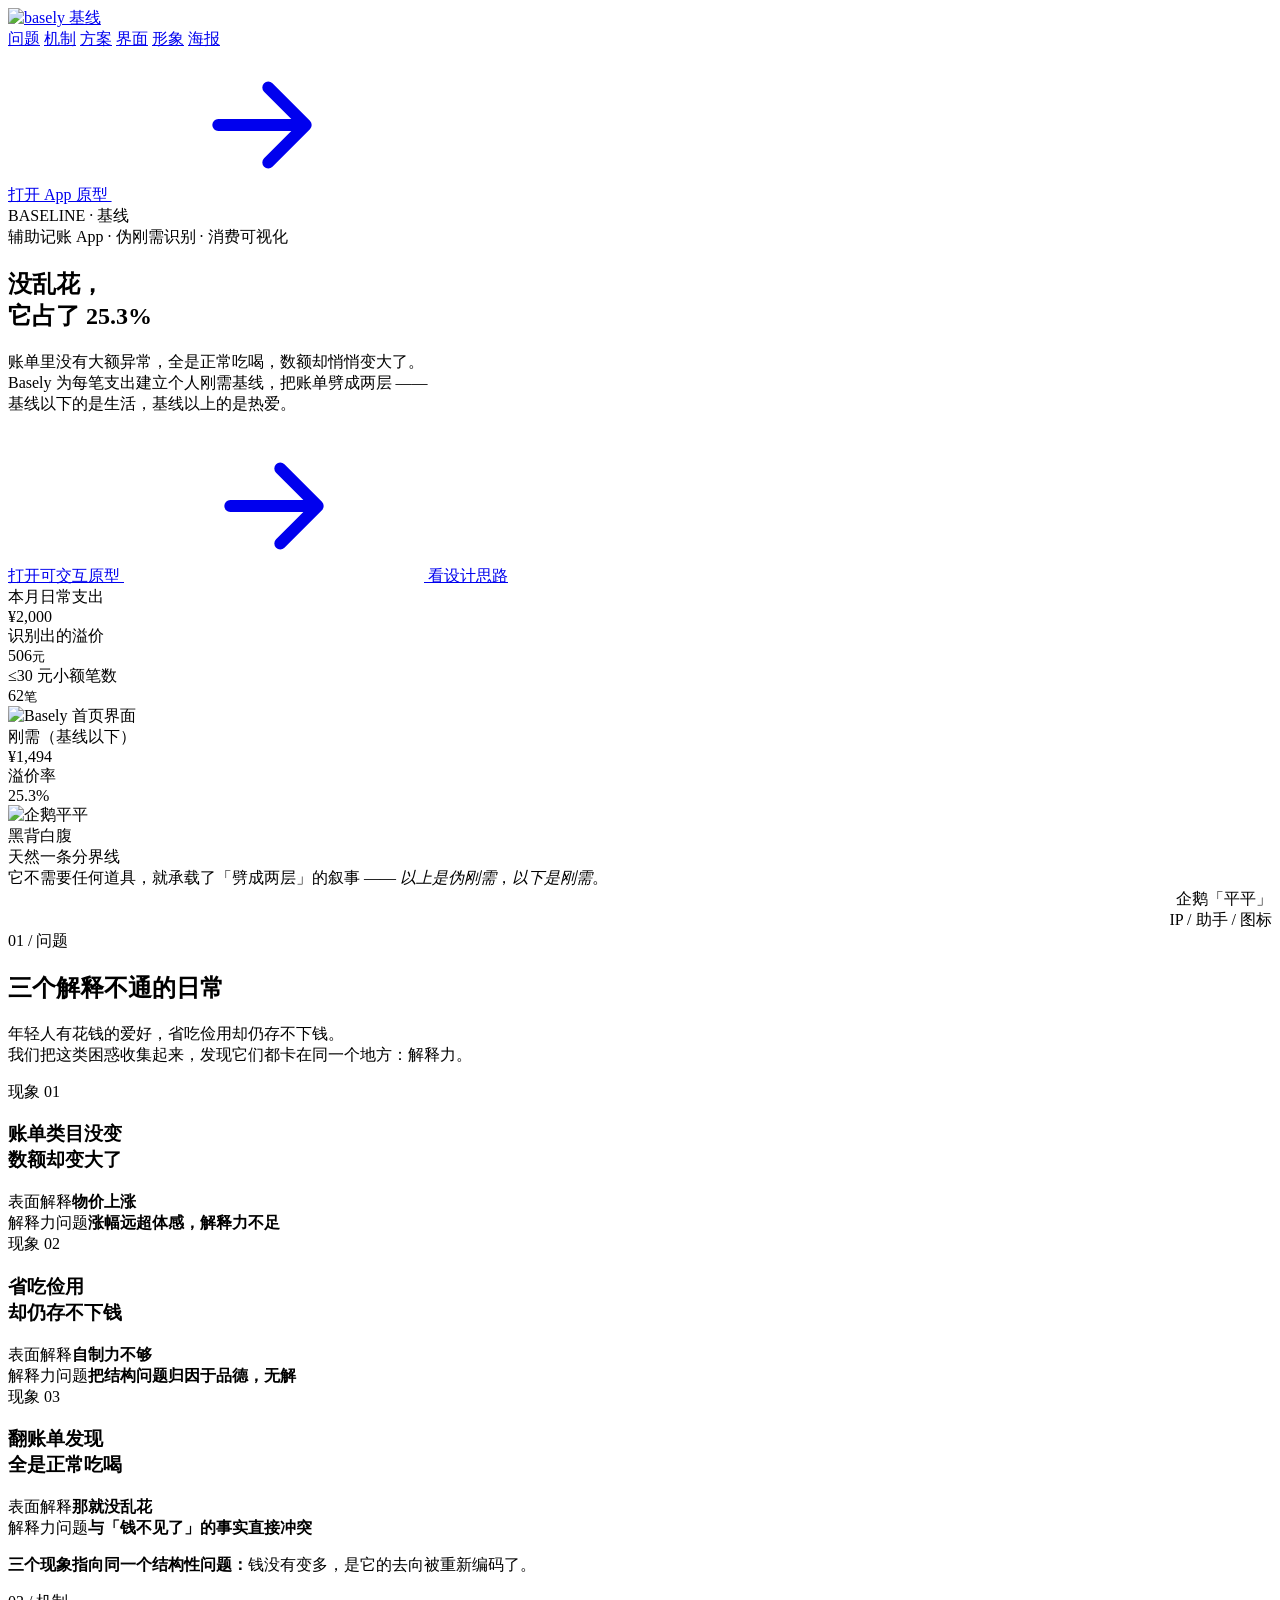
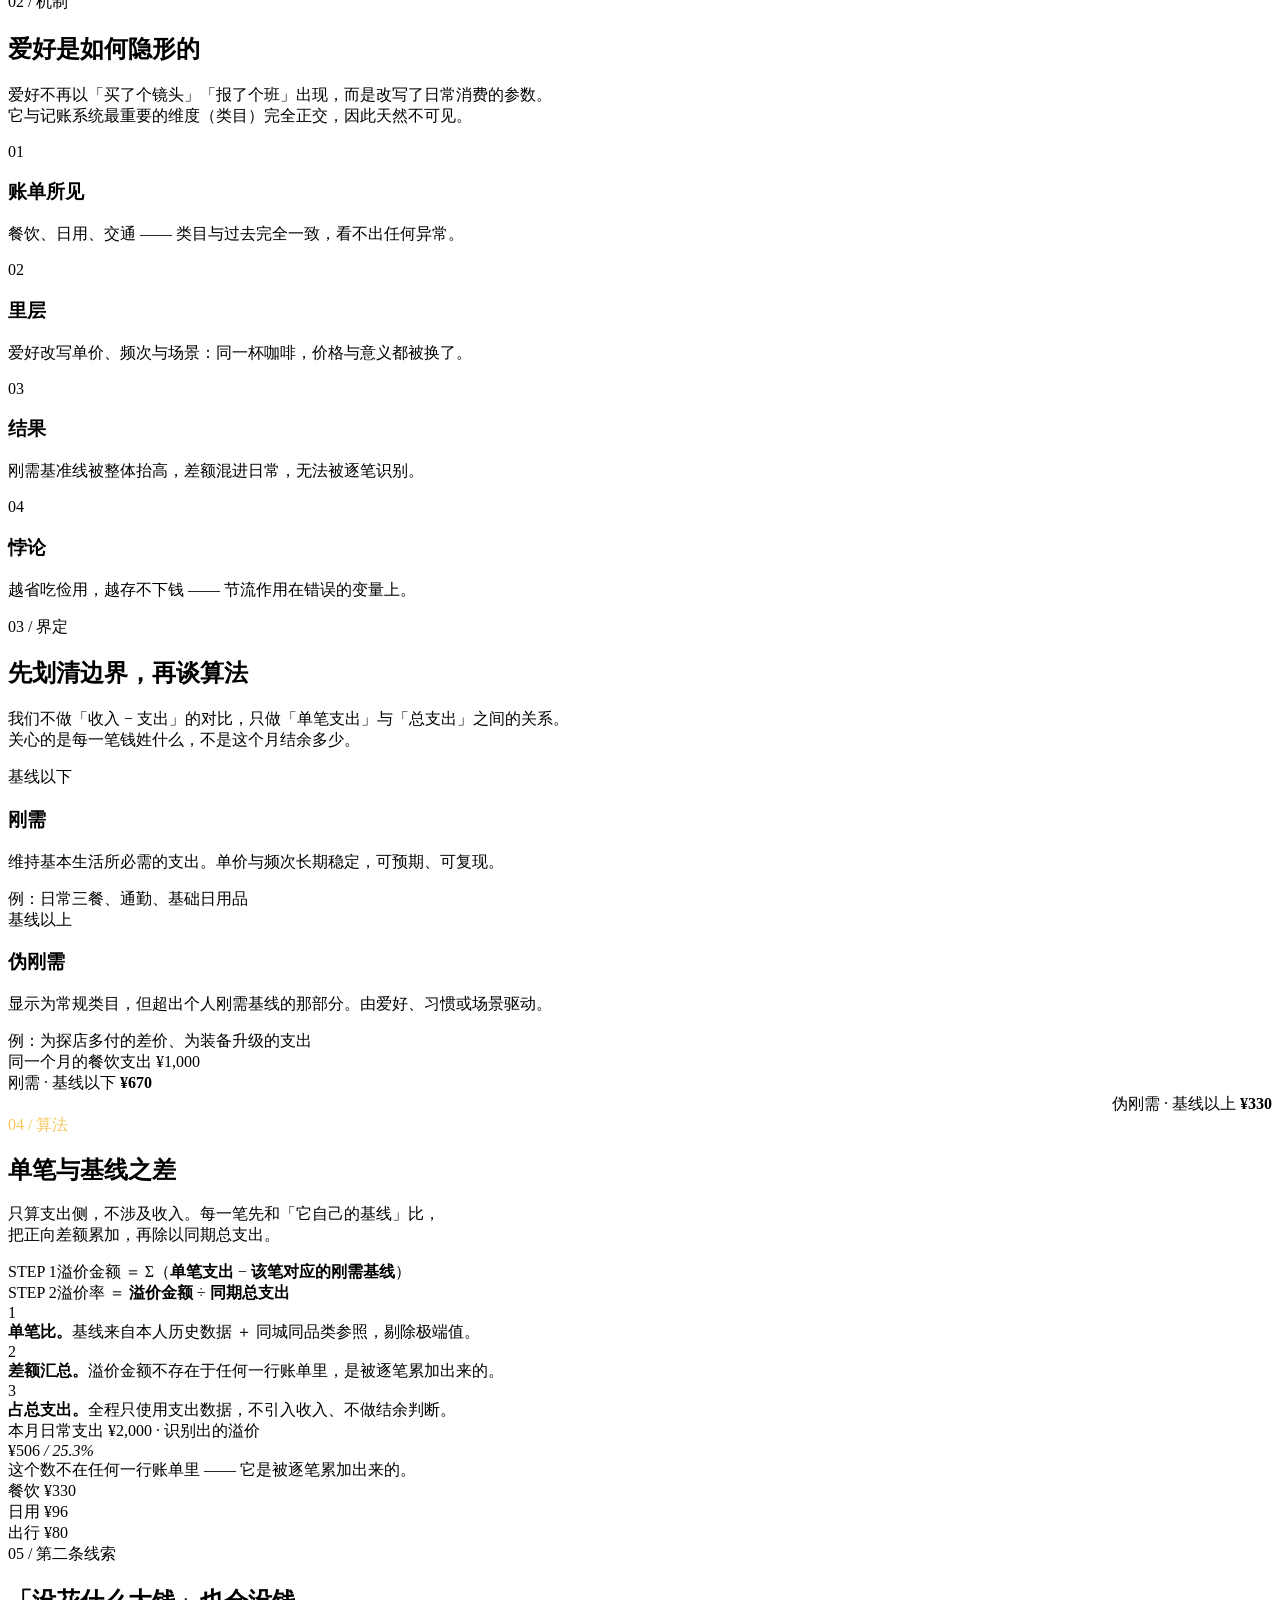
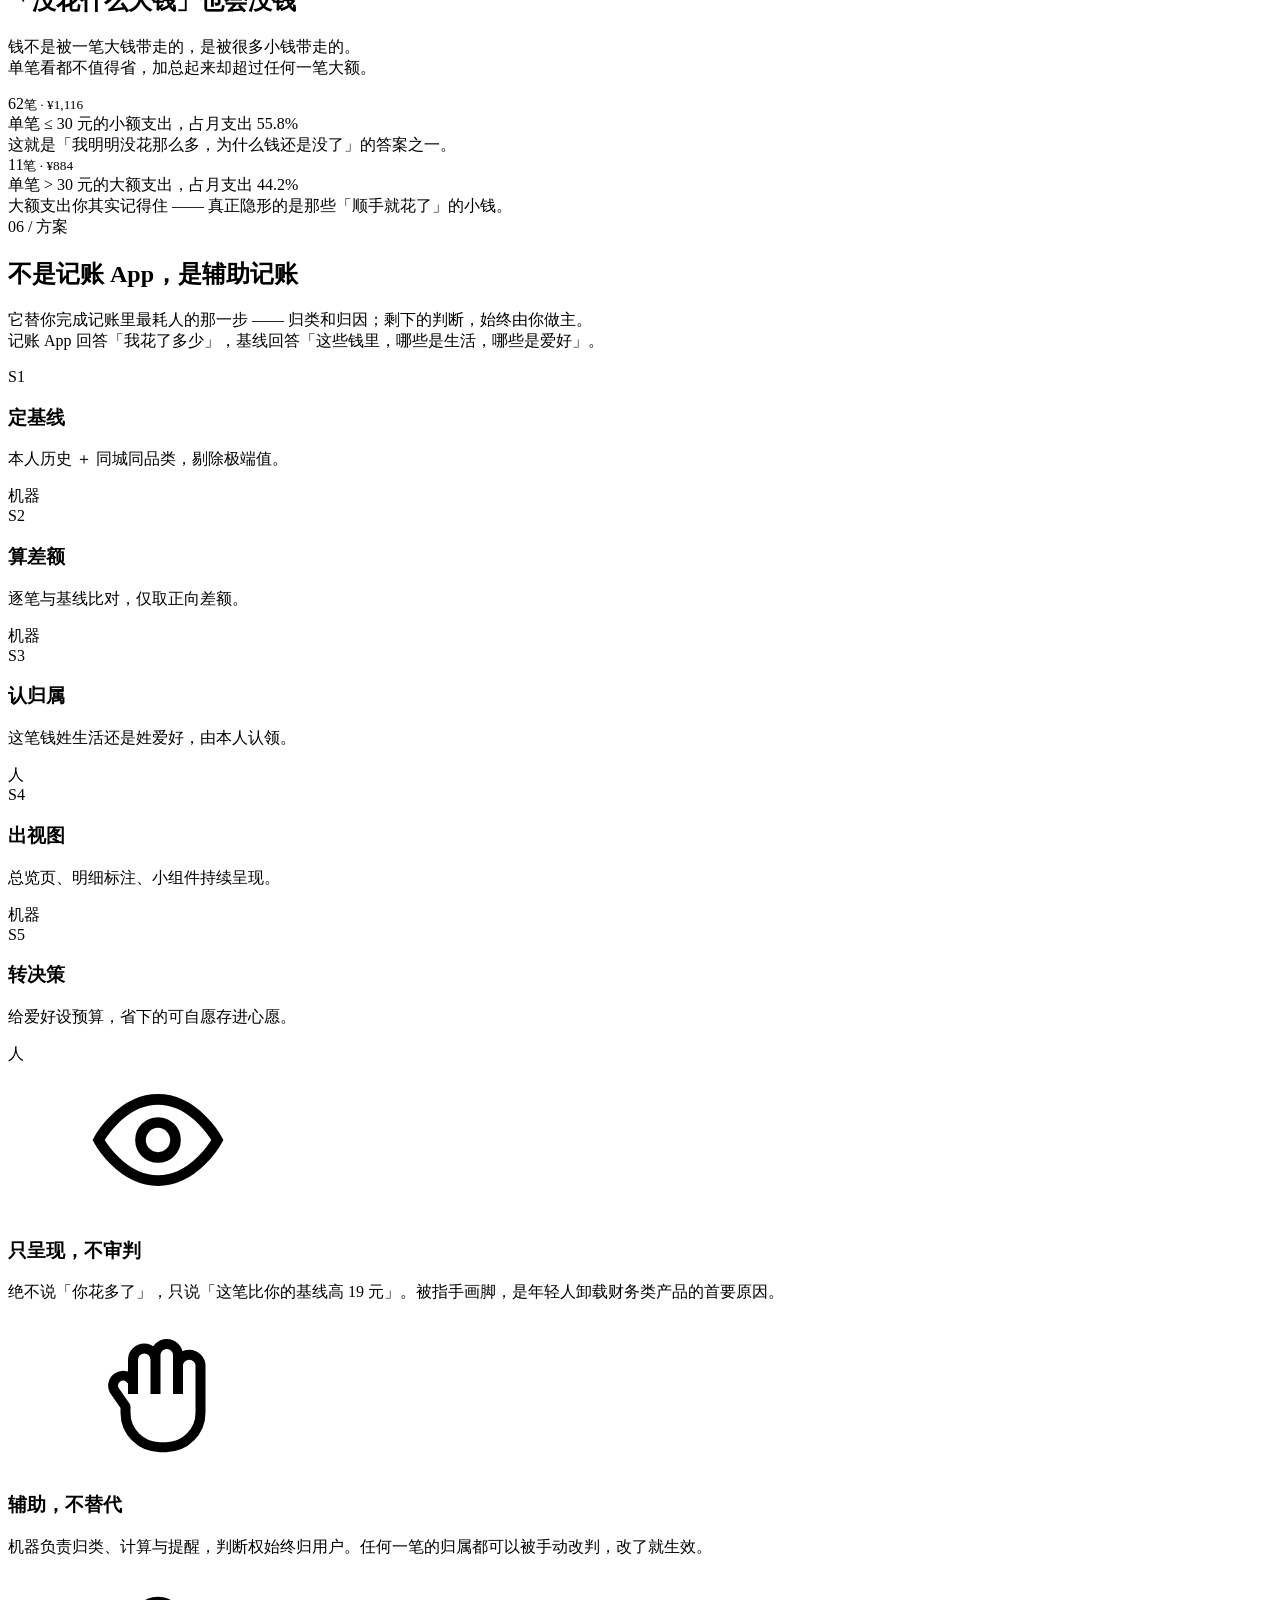
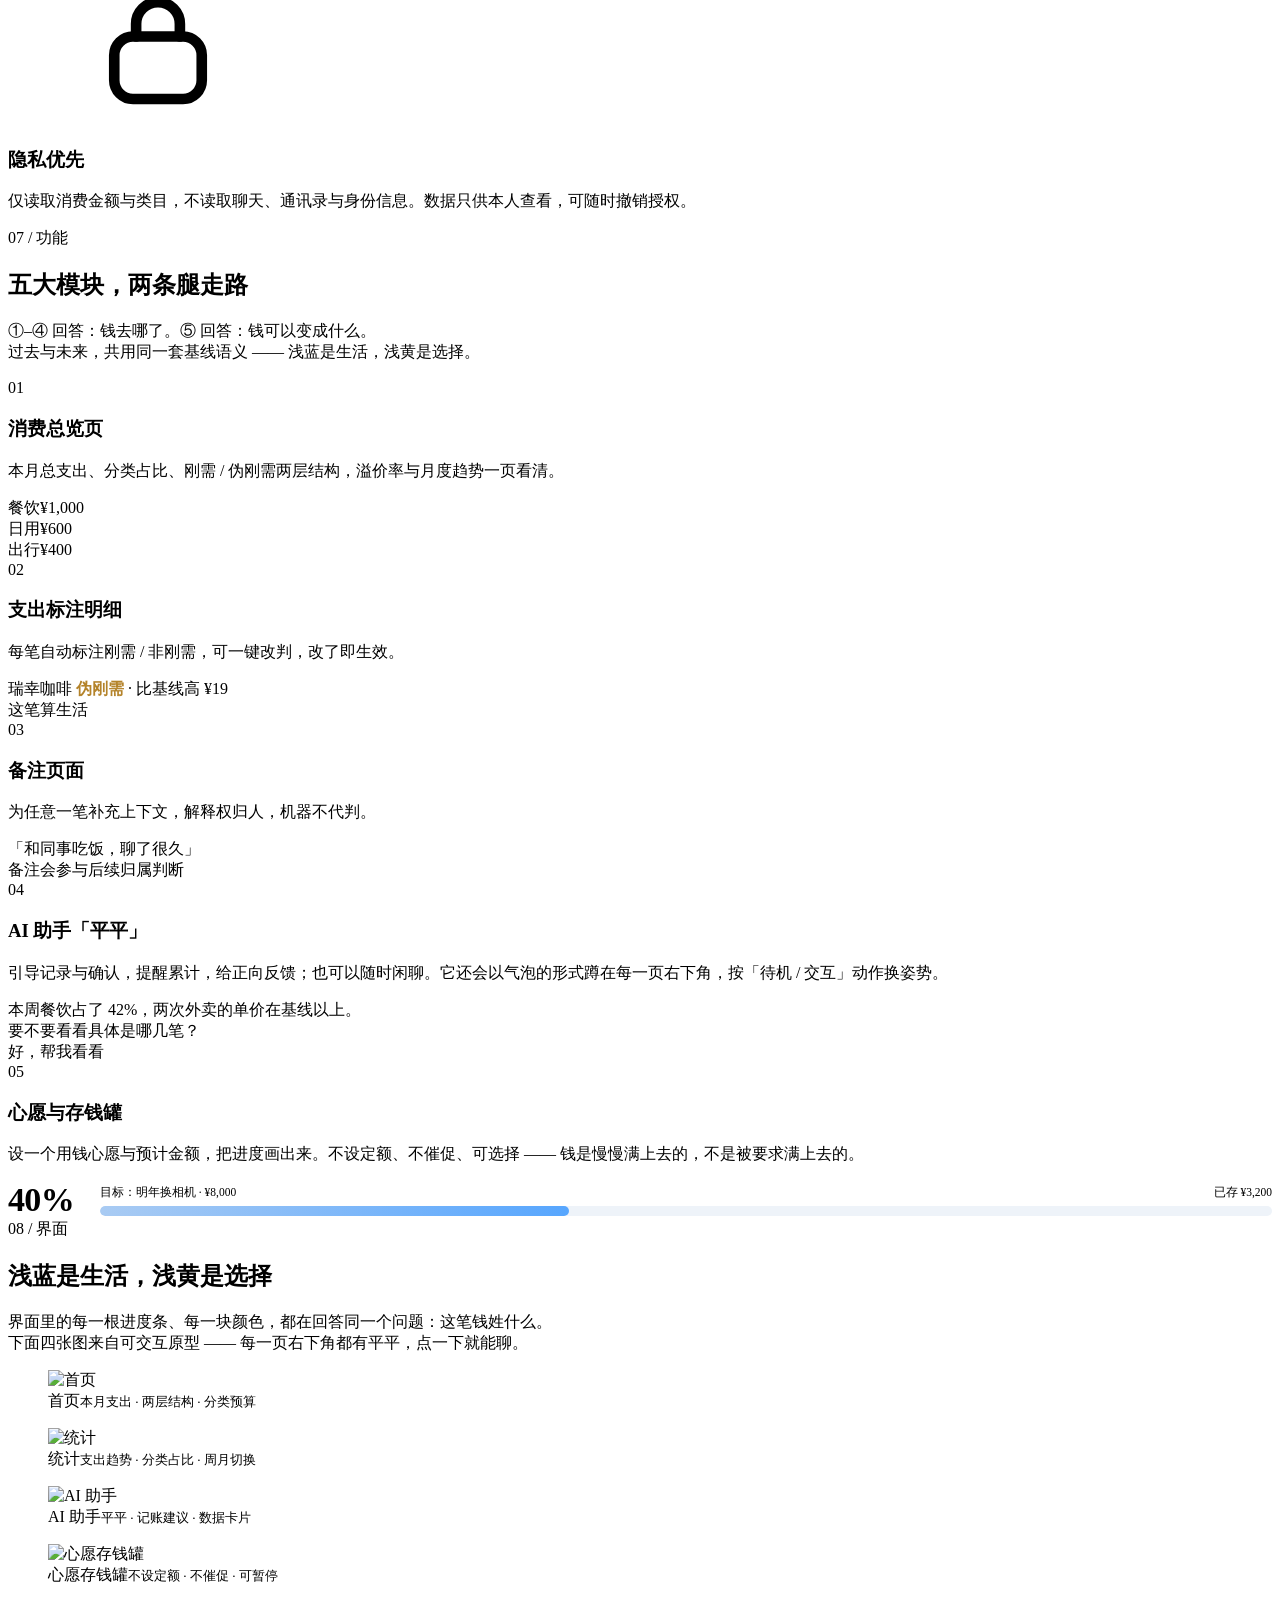
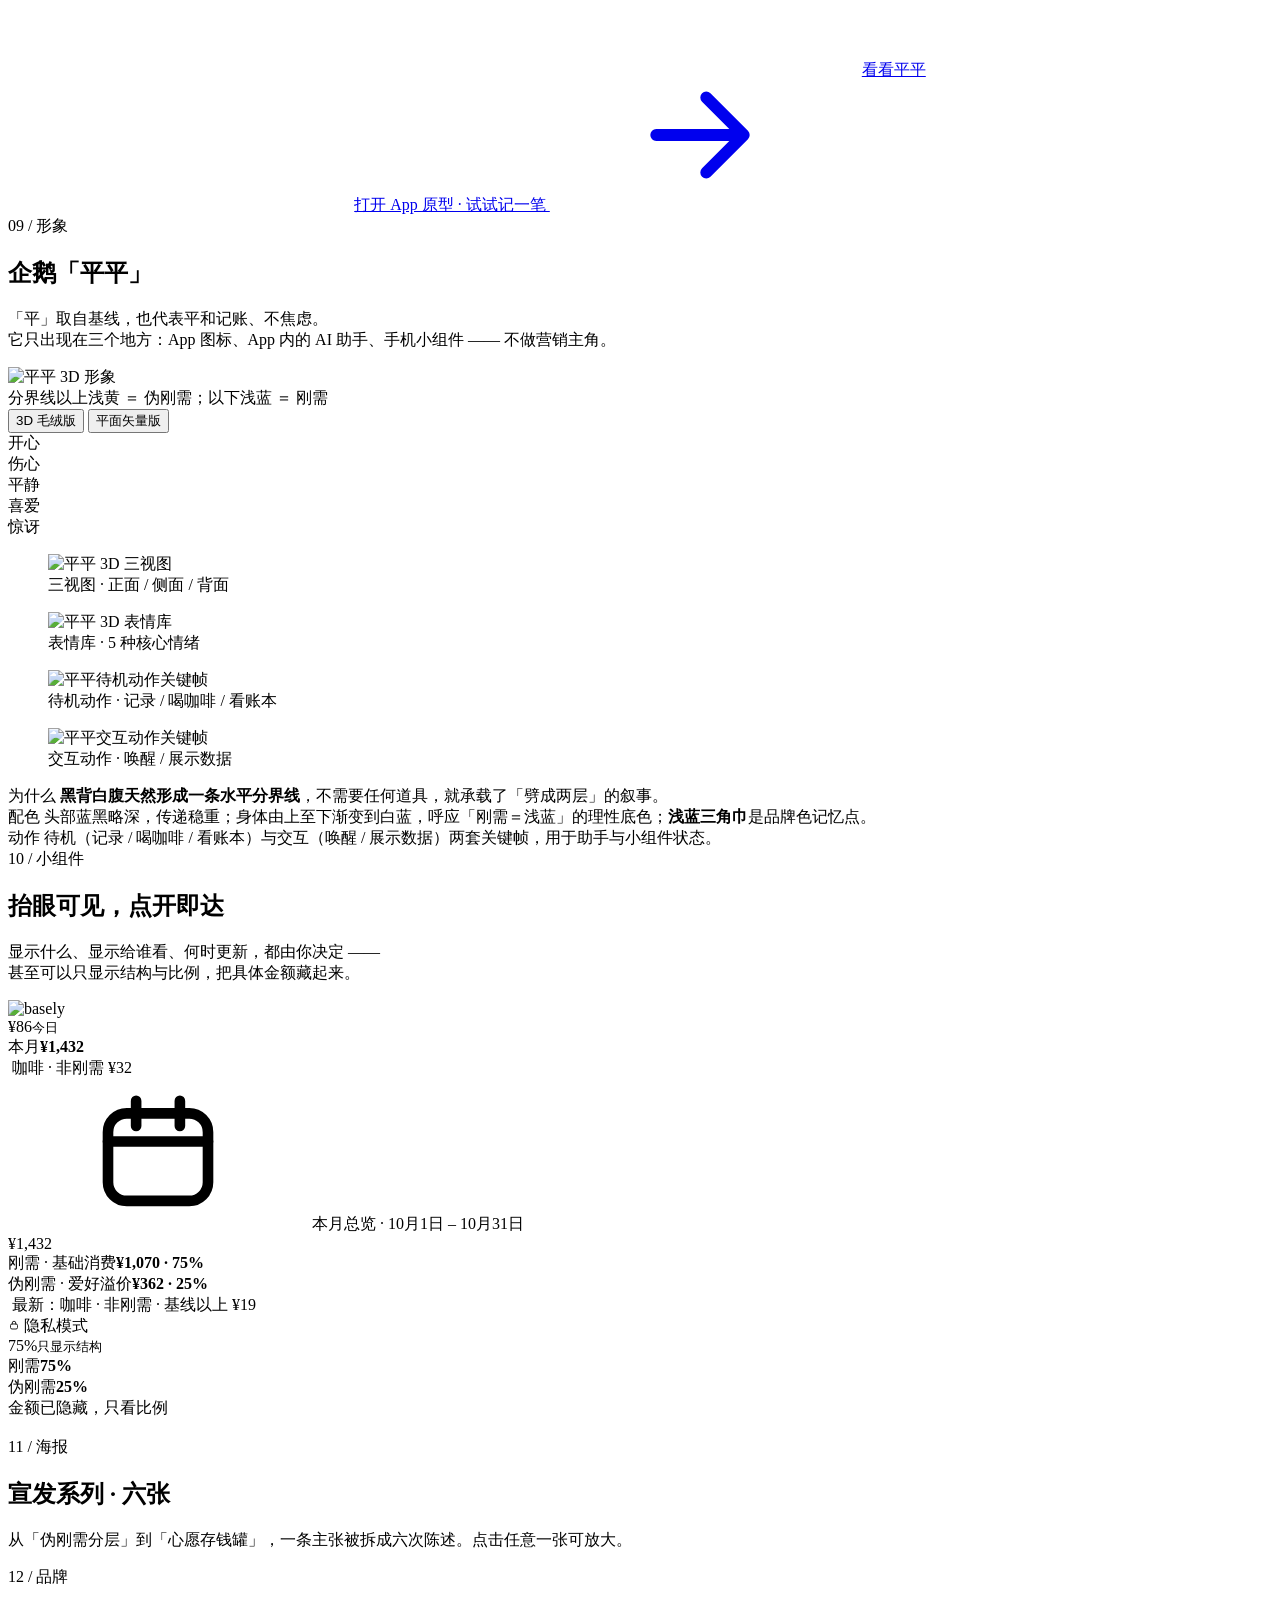
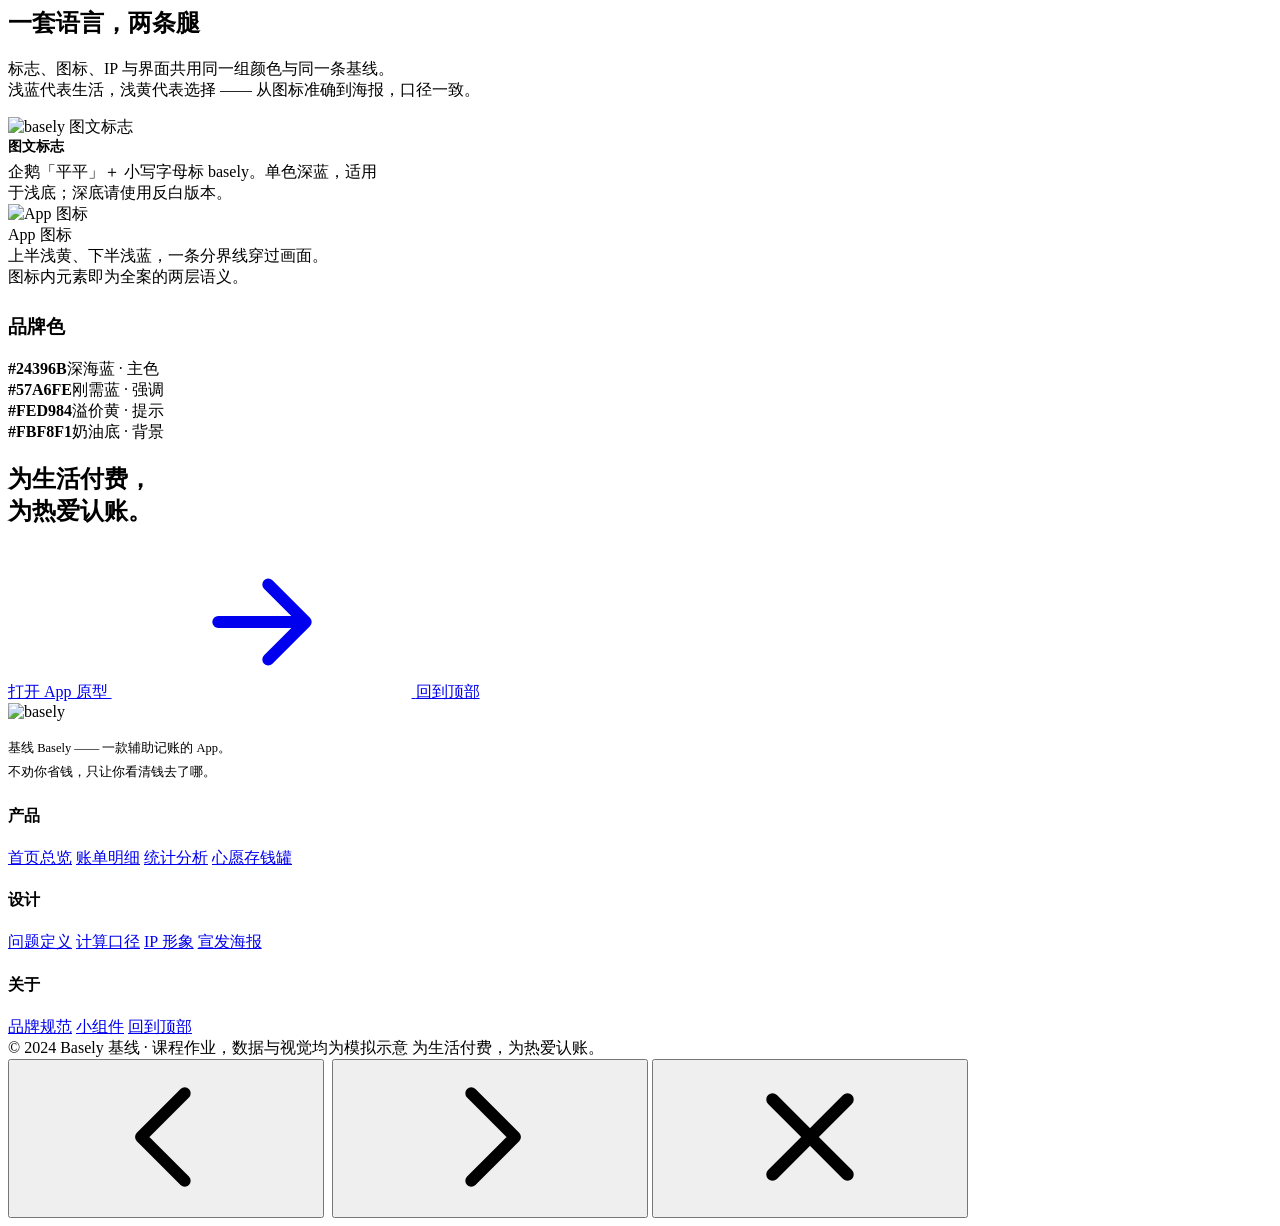
==== index.html @ 3eeb44ac "Add files via upload" ====
<!doctype html>
<html lang="zh-CN">
  <head>
    <meta charset="utf-8" />
    <meta name="viewport" content="width=device-width, initial-scale=1, viewport-fit=cover" />
    <title>Basely 基线 · 把账单劈成两层</title>
    <meta name="description" content="基线 Basely 是一款辅助记账 App：为每笔支出建立个人刚需基线，把账单劈成「刚需」与「伪刚需」两层。为生活付费，为热爱认账。" />
    <link rel="icon" href="assets/img/favicon.png" />
    <link rel="apple-touch-icon" href="assets/img/app-icon-180.png" />
    <link rel="stylesheet" href="assets/css/site.css?v=6" />
  </head>
  <body class="site">
    <svg width="0" height="0" style="position: absolute" aria-hidden="true">
      <defs>
        <symbol id="a-arrow" viewBox="0 0 24 24"><path d="M5 12h13M13 6l6 6-6 6" fill="none" stroke="currentColor" stroke-width="1.9" stroke-linecap="round" stroke-linejoin="round"/></symbol>
        <symbol id="a-chev-left" viewBox="0 0 24 24"><path d="m15 5-7 7 7 7" fill="none" stroke="currentColor" stroke-width="1.9" stroke-linecap="round" stroke-linejoin="round"/></symbol>
        <symbol id="a-chev-right" viewBox="0 0 24 24"><path d="m9 5 7 7-7 7" fill="none" stroke="currentColor" stroke-width="1.9" stroke-linecap="round" stroke-linejoin="round"/></symbol>
        <symbol id="a-close" viewBox="0 0 24 24"><path d="M6 6l12 12M18 6 6 18" fill="none" stroke="currentColor" stroke-width="2" stroke-linecap="round"/></symbol>
        <symbol id="a-eye" viewBox="0 0 24 24"><path d="M2.5 12S6 5.5 12 5.5 21.5 12 21.5 12 18 18.5 12 18.5 2.5 12 2.5 12Z" fill="none" stroke="currentColor" stroke-width="1.7"/><circle cx="12" cy="12" r="2.8" fill="none" stroke="currentColor" stroke-width="1.7"/></symbol>
        <symbol id="a-scale" viewBox="0 0 24 24"><path d="M12 4v16M6 8h12" fill="none" stroke="currentColor" stroke-width="1.7" stroke-linecap="round"/><path d="M6 8 3 15h6L6 8ZM18 8l-3 7h6l-3-7Z" fill="none" stroke="currentColor" stroke-width="1.7" stroke-linejoin="round"/></symbol>
        <symbol id="a-hand" viewBox="0 0 24 24"><path d="M8 12V6.5a1.8 1.8 0 0 1 3.6 0V12m0-1.5V5.8a1.8 1.8 0 0 1 3.6 0V12m0-1V7.5a1.8 1.8 0 0 1 3.6 0V15a5.5 5.5 0 0 1-5.5 5.5h-1A5.5 5.5 0 0 1 6.8 15v-1L5 11.4a1.6 1.6 0 0 1 2.4-2L8 10" fill="none" stroke="currentColor" stroke-width="1.6" stroke-linejoin="round"/></symbol>
        <symbol id="a-lock" viewBox="0 0 24 24"><rect x="5" y="10" width="14" height="10" rx="3" fill="none" stroke="currentColor" stroke-width="1.7"/><path d="M8.5 10V8a3.5 3.5 0 0 1 7 0v2" fill="none" stroke="currentColor" stroke-width="1.7" stroke-linecap="round"/></symbol>
        <symbol id="a-bars" viewBox="0 0 24 24"><path d="M5 20V11M12 20V5M19 20v-6" fill="none" stroke="currentColor" stroke-width="1.9" stroke-linecap="round"/></symbol>
        <symbol id="a-cal" viewBox="0 0 24 24"><rect x="4" y="5.5" width="16" height="14" rx="3" fill="none" stroke="currentColor" stroke-width="1.7"/><path d="M4 10h16M8.5 3.5v4M15.5 3.5v4" fill="none" stroke="currentColor" stroke-width="1.7" stroke-linecap="round"/></symbol>
      </defs>
    </svg>

    <!-- ============================== NAV ============================== -->
    <header class="nav" id="nav">
      <div class="wrap">
        <a class="nav-logo" href="#top" aria-label="basely">
          <img src="assets/img/logo-lockup.png" alt="basely 基线" />
        </a>
        <nav class="nav-links">
          <a href="#problem">问题</a>
          <a href="#mechanism">机制</a>
          <a href="#idea">方案</a>
          <a href="#screens">界面</a>
          <a href="#ip">形象</a>
          <a href="#posters">海报</a>
        </nav>
        <a class="nav-cta" href="app.html">
          打开 App 原型
          <svg><use href="#a-arrow" /></svg>
        </a>
      </div>
    </header>

    <!-- ============================== HERO ============================== -->
    <section class="hero" id="top">
      <div class="hero-bg"></div>
      <div class="hero-line"><span>BASELINE · 基线</span></div>
      <div class="wrap hero-grid">
        <div class="hero-copy">
          <div class="eyebrow">辅助记账 App · 伪刚需识别 · 消费可视化</div>
          <h1 class="display">没乱花，<br />它占了 <span class="hl">25.3%</span></h1>
          <p class="lead">
            账单里没有大额异常，全是正常吃喝，数额却悄悄变大了。<br />
            Basely 为每笔支出建立个人刚需基线，把账单劈成两层 ——<br />
            基线以下的是生活，基线以上的是热爱。
          </p>
          <div class="hero-actions">
            <a class="btn primary" href="app.html">
              打开可交互原型
              <svg><use href="#a-arrow" /></svg>
            </a>
            <a class="btn ghost" href="#idea">看设计思路</a>
          </div>
          <div class="hero-stats">
            <div>
              <div class="k">本月日常支出</div>
              <div class="v">¥2,000</div>
            </div>
            <div>
              <div class="k">识别出的溢价</div>
              <div class="v">506<small>元</small></div>
            </div>
            <div>
              <div class="k">≤30 元小额笔数</div>
              <div class="v">62<small>笔</small></div>
            </div>
          </div>
        </div>

        <div class="hero-visual">
          <div class="device-mini">
            <img src="assets/img/screen-home.webp" alt="Basely 首页界面" />
          </div>
          <div class="float-card a">
            <div class="k">刚需（基线以下）</div>
            <div class="v">¥1,494</div>
            <div class="bar"><i style="width: 74.7%; background: linear-gradient(90deg,#a9cbf3,#57a6fe)"></i></div>
          </div>
          <div class="float-card b">
            <div class="k">溢价率</div>
            <div class="v">25.3%</div>
            <div class="bar"><i style="width: 25.3%; background: linear-gradient(90deg,#ffd984,#f7c75c)"></i></div>
          </div>
          <img class="peng-pop" src="assets/img/penguin-3d-front.png" alt="企鹅平平" />
        </div>
      </div>
    </section>

    <!-- ============================== BAND ============================== -->
    <div class="baseline-band">
      <div class="wrap band-inner">
        <div class="band-label">黑背白腹<br />天然一条分界线</div>
        <div class="band-quote">
          它不需要任何道具，就承载了「劈成两层」的叙事 ——
          <em>以上是伪刚需</em>，<em class="b">以下是刚需</em>。
        </div>
        <div class="band-label" style="text-align: right">企鹅「平平」<br />IP / 助手 / 图标</div>
      </div>
    </div>

    <!-- ============================== PROBLEM ============================== -->
    <section class="sec" id="problem">
      <div class="wrap">
        <div class="sec-head reveal">
          <div class="eyebrow">01 / 问题</div>
          <h2 class="sec-title">三个解释不通的日常</h2>
          <p class="lead">
            年轻人有花钱的爱好，省吃俭用却仍存不下钱。<br />
            我们把这类困惑收集起来，发现它们都卡在同一个地方：解释力。
          </p>
        </div>

        <div class="prob-grid">
          <article class="prob reveal">
            <div class="no">现象 01</div>
            <h3>账单类目没变<br />数额却变大了</h3>
            <div class="row"><span>表面解释</span><b>物价上涨</b></div>
            <div class="row warn"><span>解释力问题</span><b>涨幅远超体感，解释力不足</b></div>
          </article>
          <article class="prob reveal">
            <div class="no">现象 02</div>
            <h3>省吃俭用<br />却仍存不下钱</h3>
            <div class="row"><span>表面解释</span><b>自制力不够</b></div>
            <div class="row warn"><span>解释力问题</span><b>把结构问题归因于品德，无解</b></div>
          </article>
          <article class="prob reveal">
            <div class="no">现象 03</div>
            <h3>翻账单发现<br />全是正常吃喝</h3>
            <div class="row"><span>表面解释</span><b>那就没乱花</b></div>
            <div class="row warn"><span>解释力问题</span><b>与「钱不见了」的事实直接冲突</b></div>
          </article>
        </div>

        <p class="sec-line reveal">
          <b>三个现象指向同一个结构性问题：</b>钱没有变多，是它的去向被重新编码了。
        </p>
      </div>
    </section>

    <!-- ============================== MECHANISM ============================== -->
    <section class="sec white" id="mechanism">
      <div class="wrap">
        <div class="sec-head reveal">
          <div class="eyebrow blue">02 / 机制</div>
          <h2 class="sec-title">爱好是如何隐形的</h2>
          <p class="lead">
            爱好不再以「买了个镜头」「报了个班」出现，而是改写了日常消费的参数。<br />
            它与记账系统最重要的维度（类目）完全正交，因此天然不可见。
          </p>
        </div>

        <div class="mech">
          <article class="mech-item reveal">
            <div class="n">01</div>
            <h3>账单所见</h3>
            <p>餐饮、日用、交通 —— 类目与过去完全一致，看不出任何异常。</p>
          </article>
          <article class="mech-item reveal">
            <div class="n">02</div>
            <h3>里层</h3>
            <p>爱好改写单价、频次与场景：同一杯咖啡，价格与意义都被换了。</p>
          </article>
          <article class="mech-item reveal">
            <div class="n">03</div>
            <h3>结果</h3>
            <p>刚需基准线被整体抬高，差额混进日常，无法被逐笔识别。</p>
          </article>
          <article class="mech-item reveal">
            <div class="n">04</div>
            <h3>悖论</h3>
            <p>越省吃俭用，越存不下钱 —— 节流作用在错误的变量上。</p>
          </article>
        </div>
      </div>
    </section>

    <!-- ============================== SPLIT / 界定 ============================== -->
    <section class="sec" id="split">
      <div class="wrap">
        <div class="sec-head reveal">
          <div class="eyebrow">03 / 界定</div>
          <h2 class="sec-title">先划清边界，再谈算法</h2>
          <p class="lead">
            我们不做「收入 − 支出」的对比，只做「单笔支出」与「总支出」之间的关系。<br />
            关心的是每一笔钱姓什么，不是这个月结余多少。
          </p>
        </div>

        <div class="split-grid">
          <div class="def need reveal">
            <span class="tag">基线以下</span>
            <h3>刚需</h3>
            <p>维持基本生活所必需的支出。单价与频次长期稳定，可预期、可复现。</p>
            <div class="eg">例：日常三餐、通勤、基础日用品</div>
          </div>
          <div class="def want reveal">
            <span class="tag">基线以上</span>
            <h3>伪刚需</h3>
            <p>显示为常规类目，但超出个人刚需基线的那部分。由爱好、习惯或场景驱动。</p>
            <div class="eg">例：为探店多付的差价、为装备升级的支出</div>
          </div>
        </div>

        <div class="split-viz reveal">
          <div class="top">
            <span class="t">同一个月的餐饮支出</span>
            <span class="v">¥1,000</span>
          </div>
          <div class="split-bar" data-split>
            <i class="need" style="width: 0"></i>
            <i class="want" style="width: 0"></i>
          </div>
          <div class="split-legend">
            <div>
              <span class="dot" style="background: #57a6fe"></span>刚需 · 基线以下
              <b>¥670</b>
            </div>
            <div style="text-align: right">
              <span class="dot" style="background: #f7c75c"></span>伪刚需 · 基线以上
              <b>¥330</b>
            </div>
          </div>
        </div>
      </div>
    </section>

    <!-- ============================== ALGORITHM ============================== -->
    <section class="sec navy" id="algorithm">
      <div class="wrap">
        <div class="algo-grid">
          <div class="reveal">
            <div class="eyebrow" style="color: #f7c75c">04 / 算法</div>
            <h2 class="sec-title" style="margin: 18px 0">单笔与基线之差</h2>
            <p class="lead">
              只算支出侧，不涉及收入。每一笔先和「它自己的基线」比，<br />
              把正向差额累加，再除以同期总支出。
            </p>

            <div class="formula">
              <div><span class="k">STEP 1</span>溢价金额 ＝ Σ（<b>单笔支出</b> − <b>该笔对应的刚需基线</b>）</div>
              <div><span class="k">STEP 2</span>溢价率 ＝ <b>溢价金额</b> ÷ <b>同期总支出</b></div>
            </div>

            <div class="algo-steps">
              <div class="algo-step">
                <div class="i">1</div>
                <div><b>单笔比。</b>基线来自本人历史数据 ＋ 同城同品类参照，剔除极端值。</div>
              </div>
              <div class="algo-step">
                <div class="i">2</div>
                <div><b>差额汇总。</b>溢价金额不存在于任何一行账单里，是被逐笔累加出来的。</div>
              </div>
              <div class="algo-step">
                <div class="i">3</div>
                <div><b>占总支出。</b>全程只使用支出数据，不引入收入、不做结余判断。</div>
              </div>
            </div>
          </div>

          <div class="total-card-dark reveal">
            <div class="k">本月日常支出 ¥2,000 · 识别出的溢价</div>
            <div class="v">¥506 <em>/ 25.3%</em></div>
            <div class="sub">这个数不在任何一行账单里 —— 它是被逐笔累加出来的。</div>
            <div class="rows">
              <div class="r">
                <span>餐饮</span>
                <span class="track"><i style="width: 65%"></i></span>
                <span class="amt">¥330</span>
              </div>
              <div class="r">
                <span>日用</span>
                <span class="track"><i style="width: 19%"></i></span>
                <span class="amt">¥96</span>
              </div>
              <div class="r">
                <span>出行</span>
                <span class="track"><i style="width: 16%"></i></span>
                <span class="amt">¥80</span>
              </div>
            </div>
          </div>
        </div>
      </div>
    </section>

    <!-- ============================== SMALL SPEND ============================== -->
    <section class="sec sky" id="small">
      <div class="wrap">
        <div class="sec-head reveal">
          <div class="eyebrow blue">05 / 第二条线索</div>
          <h2 class="sec-title">「没花什么大钱」也会没钱</h2>
          <p class="lead">
            钱不是被一笔大钱带走的，是被很多小钱带走的。<br />
            单笔看都不值得省，加总起来却超过任何一笔大额。
          </p>
        </div>

        <div class="small-grid">
          <div class="small-card reveal">
            <div class="big">62<small>笔 · ¥1,116</small></div>
            <div class="cap">单笔 ≤ 30 元的小额支出，占月支出 55.8%</div>
            <div class="pips" id="pips-small"></div>
            <div class="foot">这就是「我明明没花那么多，为什么钱还是没了」的答案之一。</div>
          </div>
          <div class="small-card want reveal">
            <div class="big">11<small>笔 · ¥884</small></div>
            <div class="cap">单笔 &gt; 30 元的大额支出，占月支出 44.2%</div>
            <div class="pips" id="pips-big"></div>
            <div class="foot">大额支出你其实记得住 —— 真正隐形的是那些「顺手就花了」的小钱。</div>
          </div>
        </div>
      </div>
    </section>

    <!-- ============================== SOLUTION ============================== -->
    <section class="sec" id="idea">
      <div class="wrap">
        <div class="sec-head reveal">
          <div class="eyebrow">06 / 方案</div>
          <h2 class="sec-title">不是记账 App，是辅助记账</h2>
          <p class="lead">
            它替你完成记账里最耗人的那一步 —— 归类和归因；剩下的判断，始终由你做主。<br />
            记账 App 回答「我花了多少」，基线回答「这些钱里，哪些是生活，哪些是爱好」。
          </p>
        </div>

        <div class="steps">
          <div class="step reveal">
            <div class="n">S1</div>
            <h3>定基线</h3>
            <p>本人历史 ＋ 同城同品类，剔除极端值。</p>
            <span class="who machine">机器</span>
          </div>
          <div class="step reveal">
            <div class="n">S2</div>
            <h3>算差额</h3>
            <p>逐笔与基线比对，仅取正向差额。</p>
            <span class="who machine">机器</span>
          </div>
          <div class="step human-step reveal">
            <div class="n">S3</div>
            <h3>认归属</h3>
            <p>这笔钱姓生活还是姓爱好，由本人认领。</p>
            <span class="who human">人</span>
          </div>
          <div class="step reveal">
            <div class="n">S4</div>
            <h3>出视图</h3>
            <p>总览页、明细标注、小组件持续呈现。</p>
            <span class="who machine">机器</span>
          </div>
          <div class="step human-step reveal">
            <div class="n">S5</div>
            <h3>转决策</h3>
            <p>给爱好设预算，省下的可自愿存进心愿。</p>
            <span class="who human">人</span>
          </div>
        </div>

        <div class="principles">
          <article class="principle reveal">
            <div class="ic"><svg><use href="#a-eye" /></svg></div>
            <h3>只呈现，不审判</h3>
            <p>绝不说「你花多了」，只说「这笔比你的基线高 19 元」。被指手画脚，是年轻人卸载财务类产品的首要原因。</p>
          </article>
          <article class="principle reveal">
            <div class="ic"><svg><use href="#a-hand" /></svg></div>
            <h3>辅助，不替代</h3>
            <p>机器负责归类、计算与提醒，判断权始终归用户。任何一笔的归属都可以被手动改判，改了就生效。</p>
          </article>
          <article class="principle reveal">
            <div class="ic"><svg><use href="#a-lock" /></svg></div>
            <h3>隐私优先</h3>
            <p>仅读取消费金额与类目，不读取聊天、通讯录与身份信息。数据只供本人查看，可随时撤销授权。</p>
          </article>
        </div>
      </div>
    </section>

    <!-- ============================== FEATURES ============================== -->
    <section class="sec white" id="features">
      <div class="wrap">
        <div class="sec-head reveal">
          <div class="eyebrow blue">07 / 功能</div>
          <h2 class="sec-title">五大模块，两条腿走路</h2>
          <p class="lead">
            ①–④ 回答：钱去哪了。⑤ 回答：钱可以变成什么。<br />
            过去与未来，共用同一套基线语义 —— 浅蓝是生活，浅黄是选择。
          </p>
        </div>

        <div class="bento">
          <article class="feature big cool reveal">
            <div class="no">01</div>
            <h3>消费总览页</h3>
            <p>本月总支出、分类占比、刚需 / 伪刚需两层结构，溢价率与月度趋势一页看清。</p>
            <div class="art mini-bars">
              <div class="row"><span>餐饮</span><span class="t"><i style="width: 83%"></i></span><span class="amt">¥1,000</span></div>
              <div class="row"><span>日用</span><span class="t"><i style="width: 50%"></i></span><span class="amt">¥600</span></div>
              <div class="row"><span>出行</span><span class="t"><i style="width: 33%"></i></span><span class="amt">¥400</span></div>
            </div>
          </article>

          <article class="feature mid reveal">
            <div class="no">02</div>
            <h3>支出标注明细</h3>
            <p>每笔自动标注刚需 / 非刚需，可一键改判，改了即生效。</p>
            <div class="art">
              <div class="mini-chat">
                <div class="b">瑞幸咖啡 <b style="color:#b4832a">伪刚需</b> · 比基线高 ¥19</div>
                <div class="b me" style="max-width: 70%">这笔算生活</div>
              </div>
            </div>
          </article>

          <article class="feature mid reveal">
            <div class="no">03</div>
            <h3>备注页面</h3>
            <p>为任意一笔补充上下文，解释权归人，机器不代判。</p>
            <div class="art">
              <div class="mini-chat">
                <div class="b" style="max-width: 100%">「和同事吃饭，聊了很久」<br /><span style="color: var(--ink-4)">备注会参与后续归属判断</span></div>
              </div>
            </div>
          </article>

          <article class="feature big warm reveal">
            <div class="no">04</div>
            <h3>AI 助手「平平」</h3>
            <p>引导记录与确认，提醒累计，给正向反馈；也可以随时闲聊。它还会以气泡的形式蹲在每一页右下角，按「待机 / 交互」动作换姿势。</p>
            <div class="art mini-chat">
              <div class="b">本周餐饮占了 42%，两次外卖的单价在基线以上。<br />要不要看看具体是哪几笔？</div>
              <div class="b me">好，帮我看看</div>
            </div>
          </article>

          <article class="feature mid reveal" style="grid-column: span 4">
            <div class="no">05</div>
            <h3>心愿与存钱罐</h3>
            <p>设一个用钱心愿与预计金额，把进度画出来。不设定额、不催促、可选择 —— 钱是慢慢满上去的，不是被要求满上去的。</p>
            <div class="art" style="display: flex; gap: 26px; align-items: center; flex-wrap: wrap">
              <div style="font-size: 34px; font-weight: 800; color: var(--navy); letter-spacing: -0.02em">40%</div>
              <div style="flex: 1; min-width: 160px">
                <div style="display: flex; justify-content: space-between; font-size: 11.5px; color: var(--ink-3); margin-bottom: 6px">
                  <span>目标：明年换相机 · ¥8,000</span><span>已存 ¥3,200</span>
                </div>
                <div style="height: 10px; border-radius: 6px; background: #eef3f9; overflow: hidden">
                  <div style="width: 40%; height: 100%; border-radius: 6px; background: linear-gradient(90deg,#a9cbf3,#57a6fe)"></div>
                </div>
              </div>
            </div>
          </article>
        </div>
      </div>
    </section>

    <!-- ============================== SCREENS ============================== -->
    <section class="sec" id="screens">
      <div class="wrap">
        <div class="sec-head reveal">
          <div class="eyebrow">08 / 界面</div>
          <h2 class="sec-title">浅蓝是生活，浅黄是选择</h2>
          <p class="lead">
            界面里的每一根进度条、每一块颜色，都在回答同一个问题：这笔钱姓什么。<br />
            下面四张图来自可交互原型 —— 每一页右下角都有平平，点一下就能聊。
          </p>
        </div>

        <div class="screens">
          <figure class="screen reveal">
            <img src="assets/img/screen-home.webp" alt="首页" loading="lazy" />
            <figcaption class="cap">首页<small>本月支出 · 两层结构 · 分类预算</small></figcaption>
          </figure>
          <figure class="screen reveal">
            <img src="assets/img/screen-charts.webp" alt="统计" loading="lazy" />
            <figcaption class="cap">统计<small>支出趋势 · 分类占比 · 周月切换</small></figcaption>
          </figure>
          <figure class="screen reveal">
            <img src="assets/img/screen-ai.webp" alt="AI 助手" loading="lazy" />
            <figcaption class="cap">AI 助手<small>平平 · 记账建议 · 数据卡片</small></figcaption>
          </figure>
          <figure class="screen reveal">
            <img src="assets/img/screen-wish.webp" alt="心愿存钱罐" loading="lazy" />
            <figcaption class="cap">心愿存钱罐<small>不设定额 · 不催促 · 可暂停</small></figcaption>
          </figure>
        </div>

        <div class="reveal" style="display: flex; gap: 12px; justify-content: center; margin-top: 74px; flex-wrap: wrap">
          <a class="btn blue" href="app.html">
            打开 App 原型 · 试试记一笔
            <svg><use href="#a-arrow" /></svg>
          </a>
          <a class="btn ghost" href="#ip">看看平平</a>
        </div>
      </div>
    </section>

    <!-- ============================== IP ============================== -->
    <section class="sec white" id="ip">
      <div class="wrap">
        <div class="sec-head reveal">
          <div class="eyebrow blue">09 / 形象</div>
          <h2 class="sec-title">企鹅「平平」</h2>
          <p class="lead">
            「平」取自基线，也代表平和记账、不焦虑。<br />
            它只出现在三个地方：App 图标、App 内的 AI 助手、手机小组件 —— 不做营销主角。
          </p>
        </div>

        <div class="ip-grid">
          <div class="ip-stage reveal">
            <img src="assets/img/penguin-3d-tall.png" alt="平平 3D 形象" id="ip-main" />
            <div class="cap">分界线以上浅黄 ＝ 伪刚需；以下浅蓝 ＝ 刚需</div>
          </div>

          <div class="reveal">
            <div class="ip-tabs" id="ip-tabs">
              <button class="on" data-ip="3d">3D 毛绒版</button>
              <button data-ip="flat">平面矢量版</button>
            </div>

            <div id="ip-3d">
              <div class="faces">
                <div class="face"><img src="assets/img/avatar3d-happy.png" alt="" /><span>开心</span></div>
                <div class="face"><img src="assets/img/avatar3d-sad.png" alt="" /><span>伤心</span></div>
                <div class="face"><img src="assets/img/avatar3d-calm.png" alt="" /><span>平静</span></div>
                <div class="face"><img src="assets/img/avatar3d-love.png" alt="" /><span>喜爱</span></div>
                <div class="face"><img src="assets/img/avatar3d-surprise.png" alt="" /><span>惊讶</span></div>
              </div>
              <div class="ip-sheets">
                <figure>
                  <img src="assets/img/penguin-3d-turntable.webp" alt="平平 3D 三视图" loading="lazy" />
                  <figcaption>三视图 · 正面 / 侧面 / 背面</figcaption>
                </figure>
                <figure>
                  <img src="assets/img/penguin-3d-faces.webp" alt="平平 3D 表情库" loading="lazy" />
                  <figcaption>表情库 · 5 种核心情绪</figcaption>
                </figure>
                <figure class="wide">
                  <img src="assets/img/penguin-3d-idle.webp" alt="平平待机动作关键帧" loading="lazy" />
                  <figcaption>待机动作 · 记录 / 喝咖啡 / 看账本</figcaption>
                </figure>
                <figure class="wide">
                  <img src="assets/img/penguin-3d-interaction.webp" alt="平平交互动作关键帧" loading="lazy" />
                  <figcaption>交互动作 · 唤醒 / 展示数据</figcaption>
                </figure>
              </div>
            </div>

            <div id="ip-flat" hidden>
              <div class="ip-sheets">
                <figure>
                  <img src="assets/img/penguin-flat-turntable.webp" alt="平平平面三视图" loading="lazy" />
                  <figcaption>平面三视图 · App UI / 图标</figcaption>
                </figure>
                <figure>
                  <img src="assets/img/penguin-flat-faces-sheet.webp" alt="平平平面表情库" loading="lazy" />
                  <figcaption>平面表情库 · 5 种情绪</figcaption>
                </figure>
              </div>
            </div>

            <div class="ip-notes">
              <div class="ip-note">
                <span class="k">为什么</span>
                <span><b>黑背白腹天然形成一条水平分界线</b>，不需要任何道具，就承载了「劈成两层」的叙事。</span>
              </div>
              <div class="ip-note">
                <span class="k">配色</span>
                <span>头部蓝黑略深，传递稳重；身体由上至下渐变到白蓝，呼应「刚需＝浅蓝」的理性底色；<b>浅蓝三角巾</b>是品牌色记忆点。</span>
              </div>
              <div class="ip-note">
                <span class="k">动作</span>
                <span>待机（记录 / 喝咖啡 / 看账本）与交互（唤醒 / 展示数据）两套关键帧，用于助手与小组件状态。</span>
              </div>
            </div>
          </div>
        </div>
      </div>
    </section>

    <!-- ============================== WIDGETS ============================== -->
    <section class="sec" id="widgets">
      <div class="wrap">
        <div class="sec-head reveal">
          <div class="eyebrow">10 / 小组件</div>
          <h2 class="sec-title">抬眼可见，点开即达</h2>
          <p class="lead">
            显示什么、显示给谁看、何时更新，都由你决定 ——<br />
            甚至可以只显示结构与比例，把具体金额藏起来。
          </p>
        </div>

        <div class="widget-desk reveal">
          <div class="widgets">
            <div class="widget w-small">
              <div class="hd"><img src="assets/img/logo-lockup.png" alt="basely" /></div>
              <div class="big">¥86<small>今日</small></div>
              <div class="line"><span>本月</span><b>¥1,432</b></div>
              <div class="latest">
                <img src="assets/img/cat-food.png" alt="" />
                <span>咖啡 · 非刚需</span>
                <span class="amt">¥32</span>
              </div>
            </div>

            <div class="widget w-mid">
              <div class="hd">
                <span class="ic"><svg><use href="#a-cal" /></svg></span>
                本月总览 · 10月1日 – 10月31日
              </div>
              <div class="big">¥1,432</div>
              <div class="line"><span>刚需 · 基础消费</span><b>¥1,070 · 75%</b></div>
              <div class="track"><i style="width: 75%"></i></div>
              <div class="line"><span>伪刚需 · 爱好溢价</span><b>¥362 · 25%</b></div>
              <div class="track"><i class="y" style="width: 25%"></i></div>
              <div class="latest">
                <img src="assets/img/cat-food.png" alt="" />
                <span>最新：咖啡 · 非刚需 · 基线以上 ¥19</span>
              </div>
            </div>

            <div class="widget w-priv">
              <div class="hd"><svg width="12" height="12"><use href="#a-lock" /></svg> 隐私模式</div>
              <div class="big">75%<small>只显示结构</small></div>
              <div class="line"><span>刚需</span><b>75%</b></div>
              <div class="track"><i style="width: 75%"></i></div>
              <div class="line"><span>伪刚需</span><b>25%</b></div>
              <div class="track"><i class="y" style="width: 25%"></i></div>
              <div class="latest"><span>金额已隐藏，只看比例</span></div>
            </div>
          </div>
          <img class="desk-peng" src="assets/img/penguin-3d-front.png" alt="" />
        </div>
      </div>
    </section>

    <!-- ============================== POSTERS ============================== -->
    <section class="sec white" id="posters">
      <div class="wrap">
        <div class="sec-head reveal">
          <div class="eyebrow blue">11 / 海报</div>
          <h2 class="sec-title">宣发系列 · 六张</h2>
          <p class="lead">从「伪刚需分层」到「心愿存钱罐」，一条主张被拆成六次陈述。点击任意一张可放大。</p>
        </div>
        <div class="posters" id="posters-grid"></div>
      </div>
    </section>

    <!-- ============================== BRAND ============================== -->
    <section class="sec" id="brand">
      <div class="wrap">
        <div class="sec-head reveal">
          <div class="eyebrow">12 / 品牌</div>
          <h2 class="sec-title">一套语言，两条腿</h2>
          <p class="lead">
            标志、图标、IP 与界面共用同一组颜色与同一条基线。<br />
            浅蓝代表生活，浅黄代表选择 —— 从图标准确到海报，口径一致。
          </p>
        </div>

        <div class="brand-grid">
          <div class="brand-card logo-card reveal">
            <img class="lock" src="assets/img/logo-lockup.png" alt="basely 图文标志" />
            <div>
              <div style="font-size: 13.5px; font-weight: 700; color: var(--navy)">图文标志</div>
              <div class="small" style="max-width: 380px; margin-top: 6px">
                企鹅「平平」＋ 小写字母标 basely。单色深蓝，适用于浅底；深底请使用反白版本。
              </div>
            </div>
          </div>

          <div class="brand-card reveal">
            <div class="icon-card">
              <img src="assets/img/app-icon.png" alt="App 图标" />
              <div>
                <div class="t">App 图标</div>
                <div class="d">上半浅黄、下半浅蓝，一条分界线穿过画面。<br />图标内元素即为全案的两层语义。</div>
              </div>
            </div>
            <div style="margin-top: 26px">
              <h3>品牌色</h3>
              <div class="swatches">
                <div class="sw"><i style="background: #24396b"></i><span><b>#24396B</b>深海蓝 · 主色</span></div>
                <div class="sw"><i style="background: #57a6fe"></i><span><b>#57A6FE</b>刚需蓝 · 强调</span></div>
                <div class="sw"><i style="background: #fed984"></i><span><b>#FED984</b>溢价黄 · 提示</span></div>
                <div class="sw"><i style="background: #fbf8f1"></i><span><b>#FBF8F1</b>奶油底 · 背景</span></div>
              </div>
            </div>
          </div>
        </div>
      </div>
    </section>

    <!-- ============================== CTA ============================== -->
    <section class="cta">
      <div class="wrap">
        <h2>为生活付费，<br />为<span>热爱</span>认账。</h2>
        <div class="acts">
          <a class="btn primary" href="app.html">
            打开 App 原型
            <svg><use href="#a-arrow" /></svg>
          </a>
          <a class="btn ghost" href="#top">回到顶部</a>
        </div>
      </div>
    </section>

    <!-- ============================== FOOTER ============================== -->
    <footer class="footer">
      <div class="wrap">
        <div class="top">
          <div style="max-width: 340px">
            <img class="flogo" src="assets/img/logo-lockup-white.png" alt="basely" />
            <p style="font-size: 12.5px; line-height: 1.9; margin-top: 16px">
              基线 Basely —— 一款辅助记账的 App。<br />
              不劝你省钱，只让你看清钱去了哪。
            </p>
          </div>
          <div class="cols">
            <div class="col">
              <h4>产品</h4>
              <a href="app.html#home">首页总览</a>
              <a href="app.html#records">账单明细</a>
              <a href="app.html#charts">统计分析</a>
              <a href="app.html#wish">心愿存钱罐</a>
            </div>
            <div class="col">
              <h4>设计</h4>
              <a href="#problem">问题定义</a>
              <a href="#algorithm">计算口径</a>
              <a href="#ip">IP 形象</a>
              <a href="#posters">宣发海报</a>
            </div>
            <div class="col">
              <h4>关于</h4>
              <a href="#brand">品牌规范</a>
              <a href="#widgets">小组件</a>
              <a href="#top">回到顶部</a>
            </div>
          </div>
        </div>
        <div class="bottom">
          <span>© 2024 Basely 基线 · 课程作业，数据与视觉均为模拟示意</span>
          <span>为生活付费，为热爱认账。</span>
        </div>
      </div>
    </footer>

    <!-- lightbox -->
    <div class="lightbox" id="lightbox">
      <button class="lb-btn lb-prev" id="lb-prev" aria-label="上一张"><svg><use href="#a-chev-left" /></svg></button>
      <img id="lb-img" src="" alt="" />
      <button class="lb-btn lb-next" id="lb-next" aria-label="下一张"><svg><use href="#a-chev-right" /></svg></button>
      <button class="lb-close" id="lb-close" aria-label="关闭"><svg><use href="#a-close" /></svg></button>
      <div class="lb-count" id="lb-count"></div>
    </div>

    <script src="assets/js/site.js?v=6"></script>
  </body>
</html>
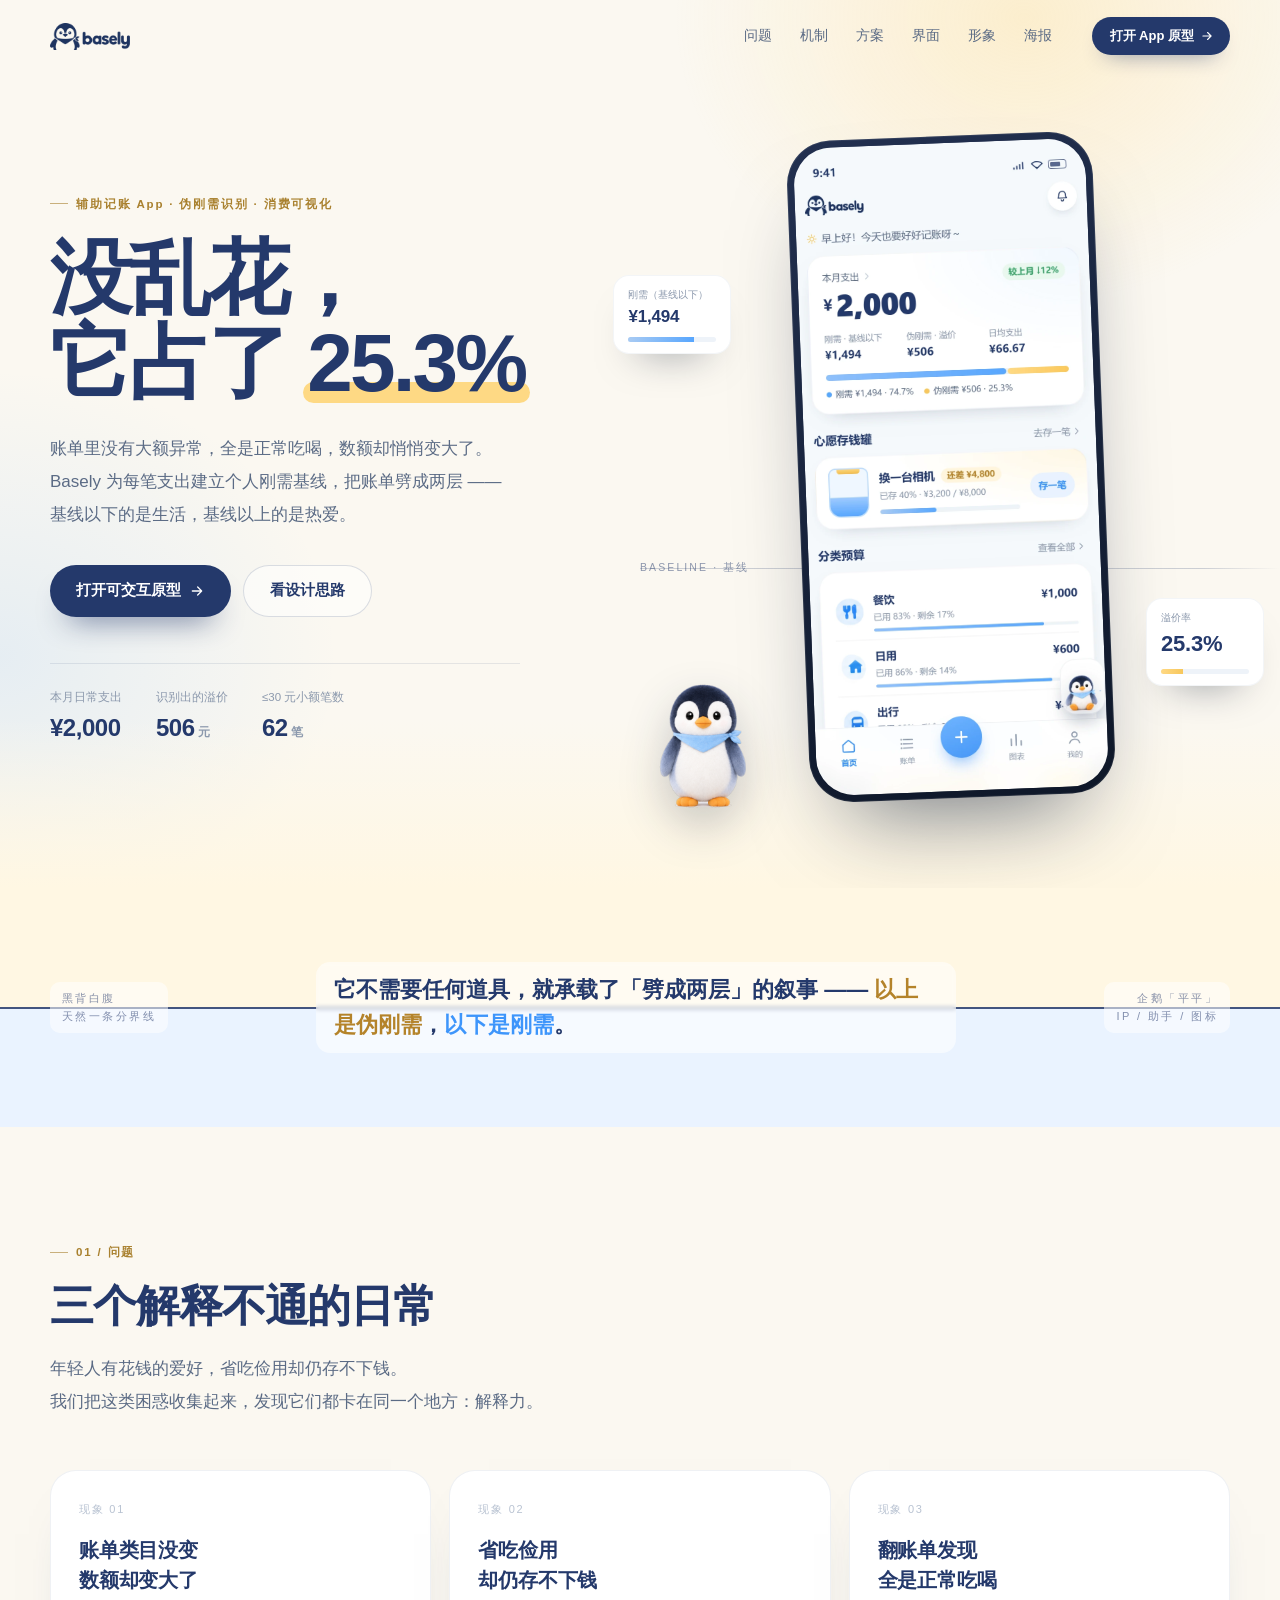
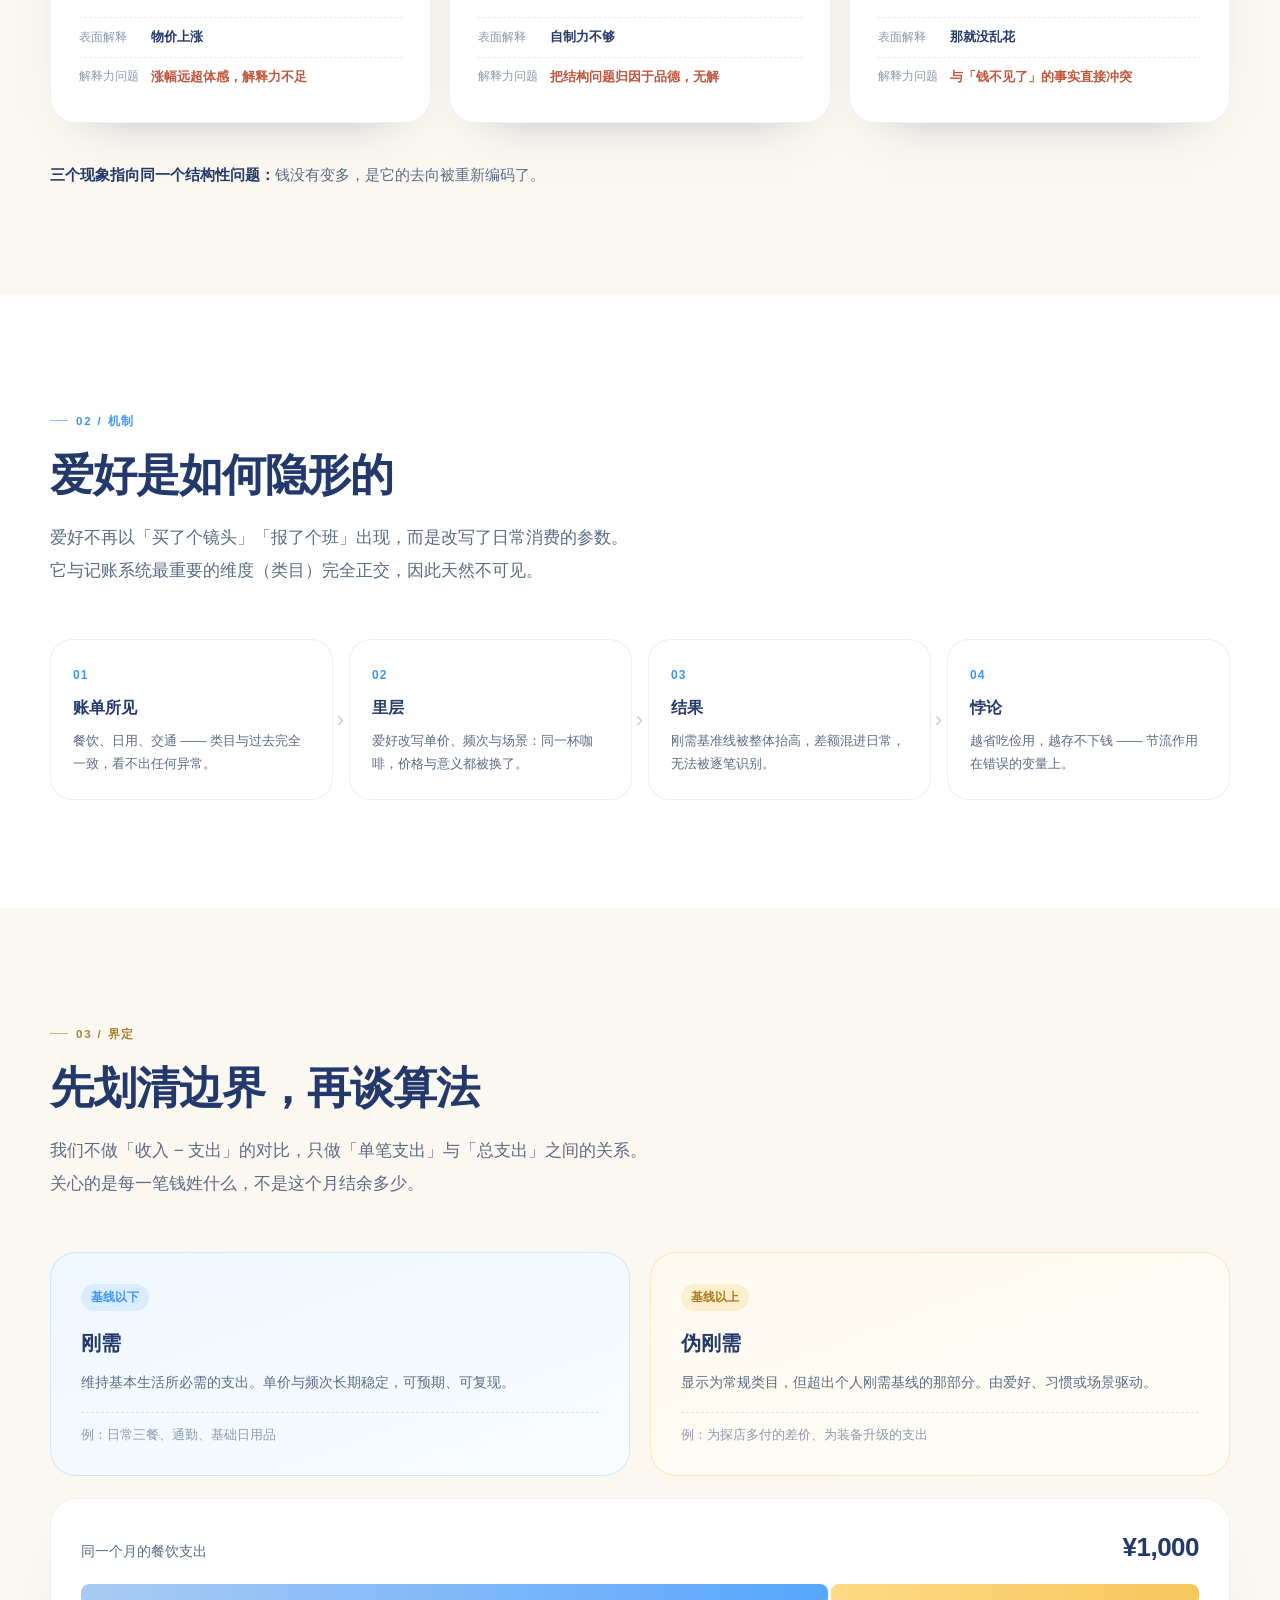
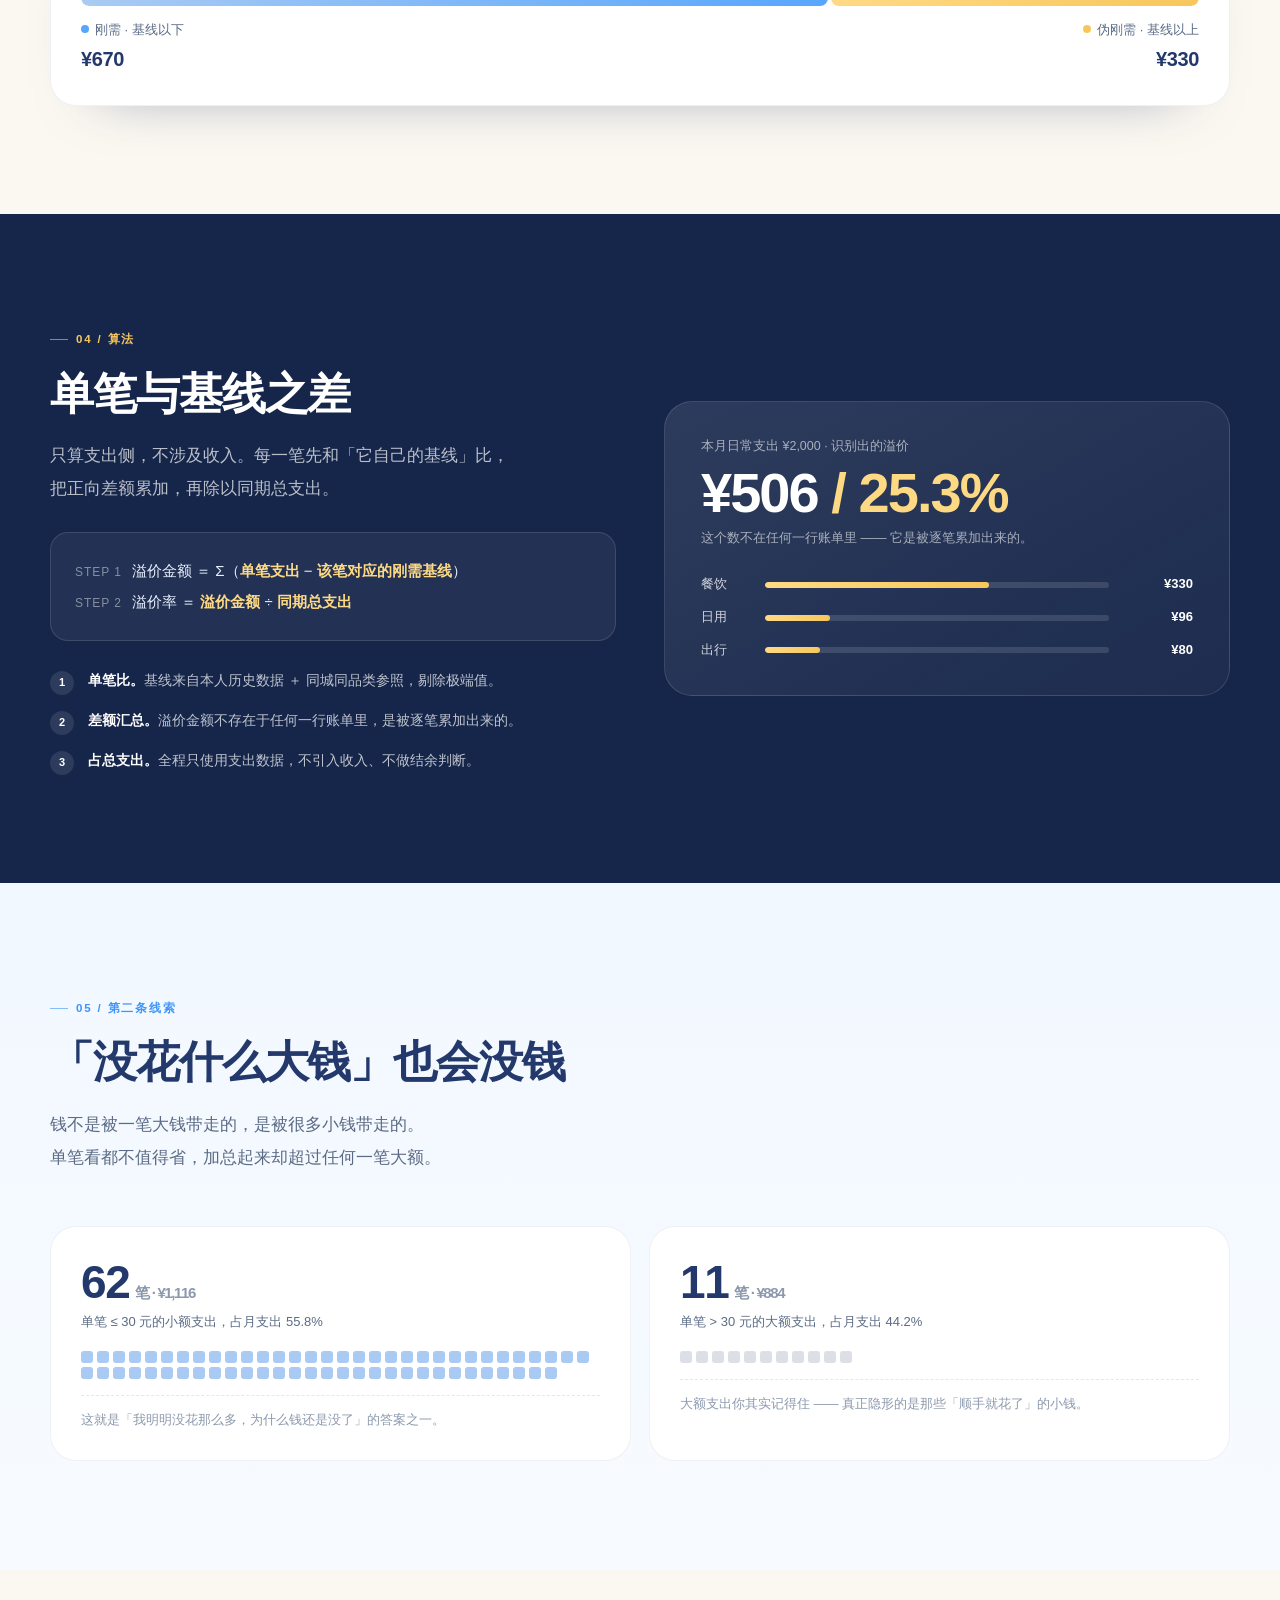
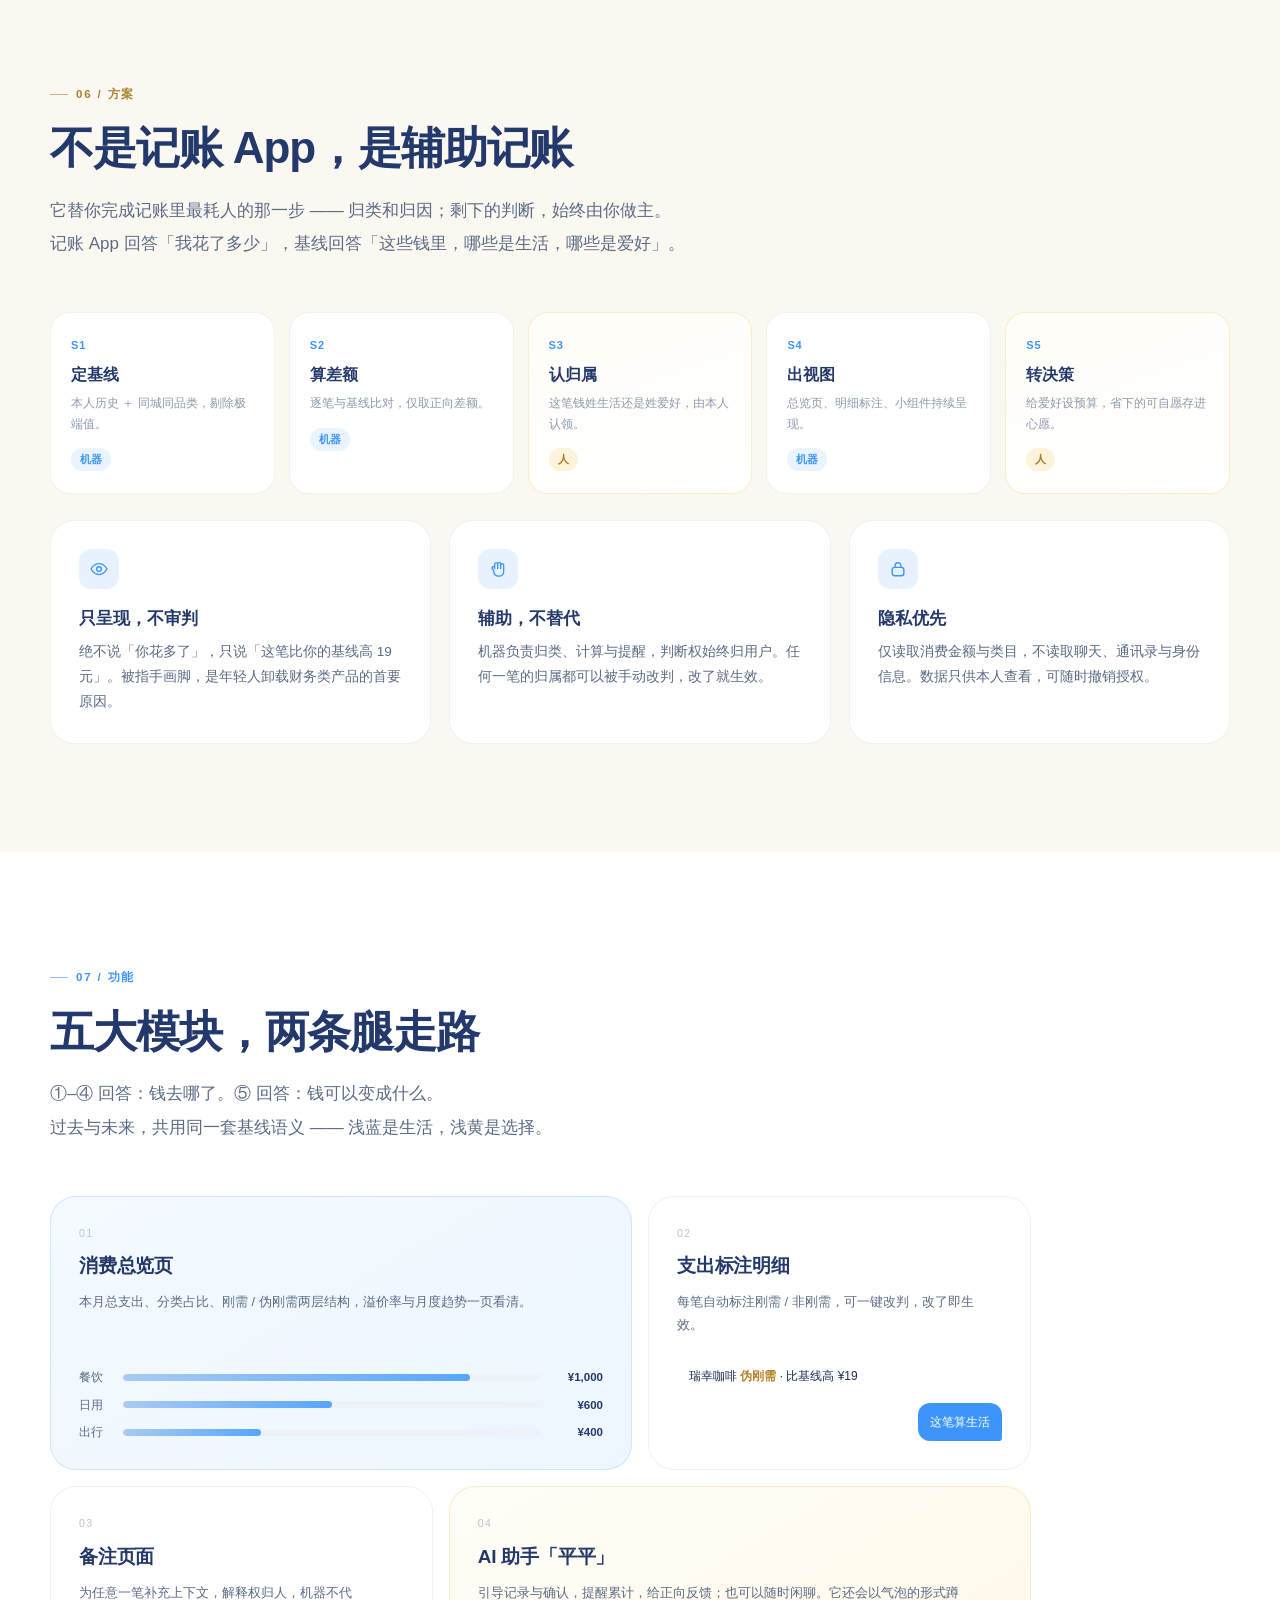
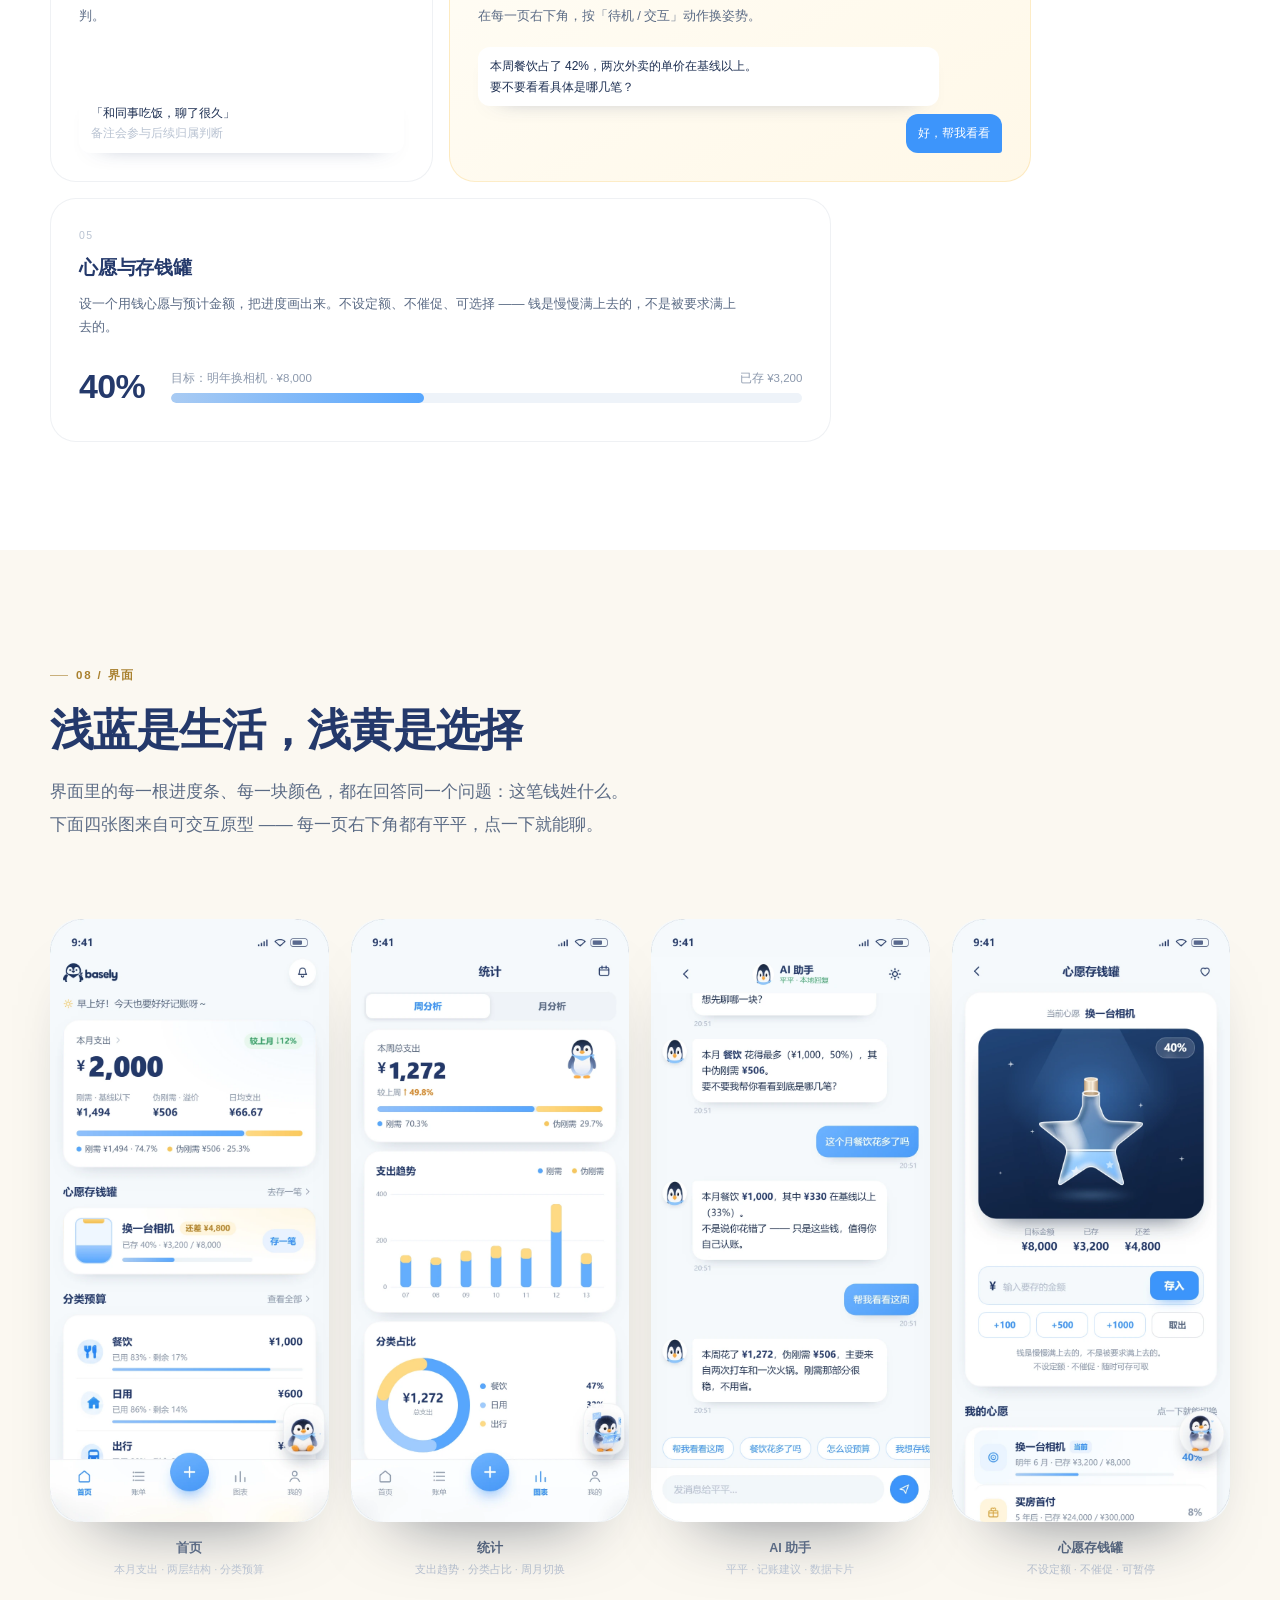
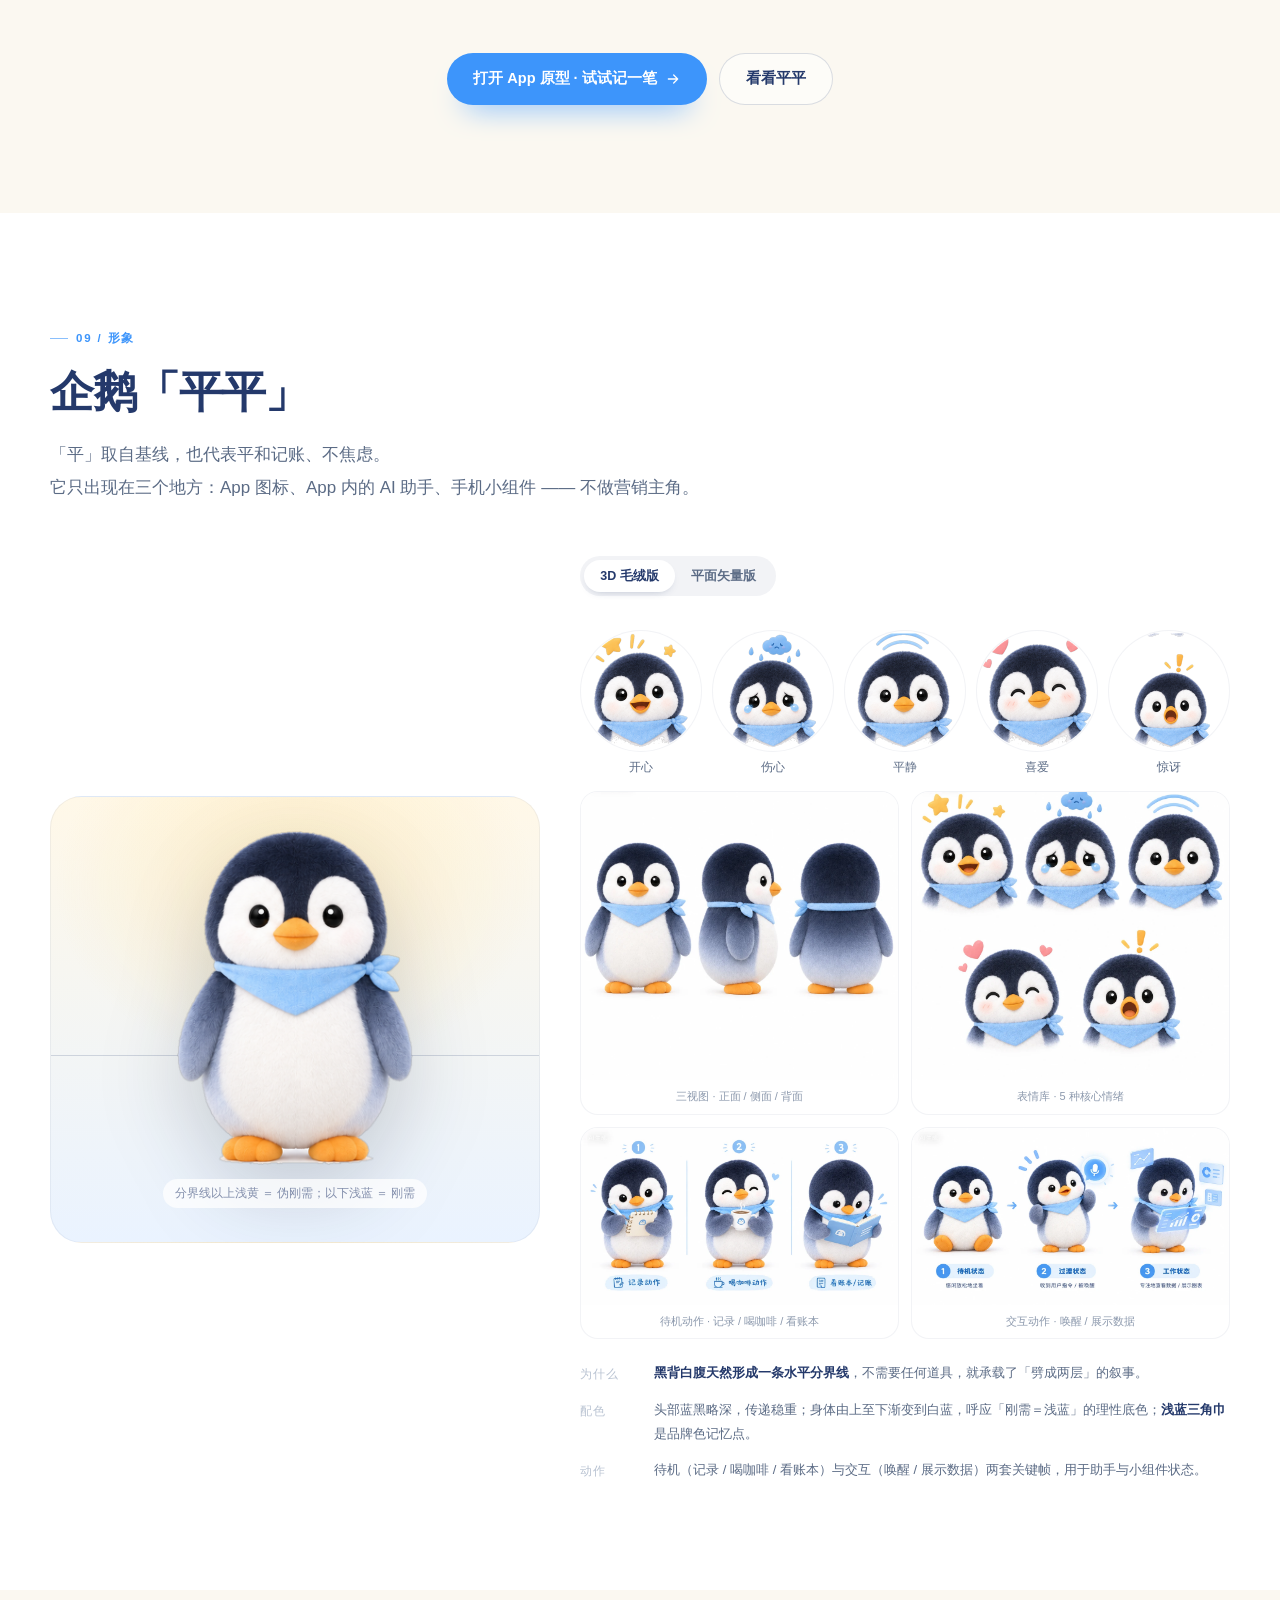
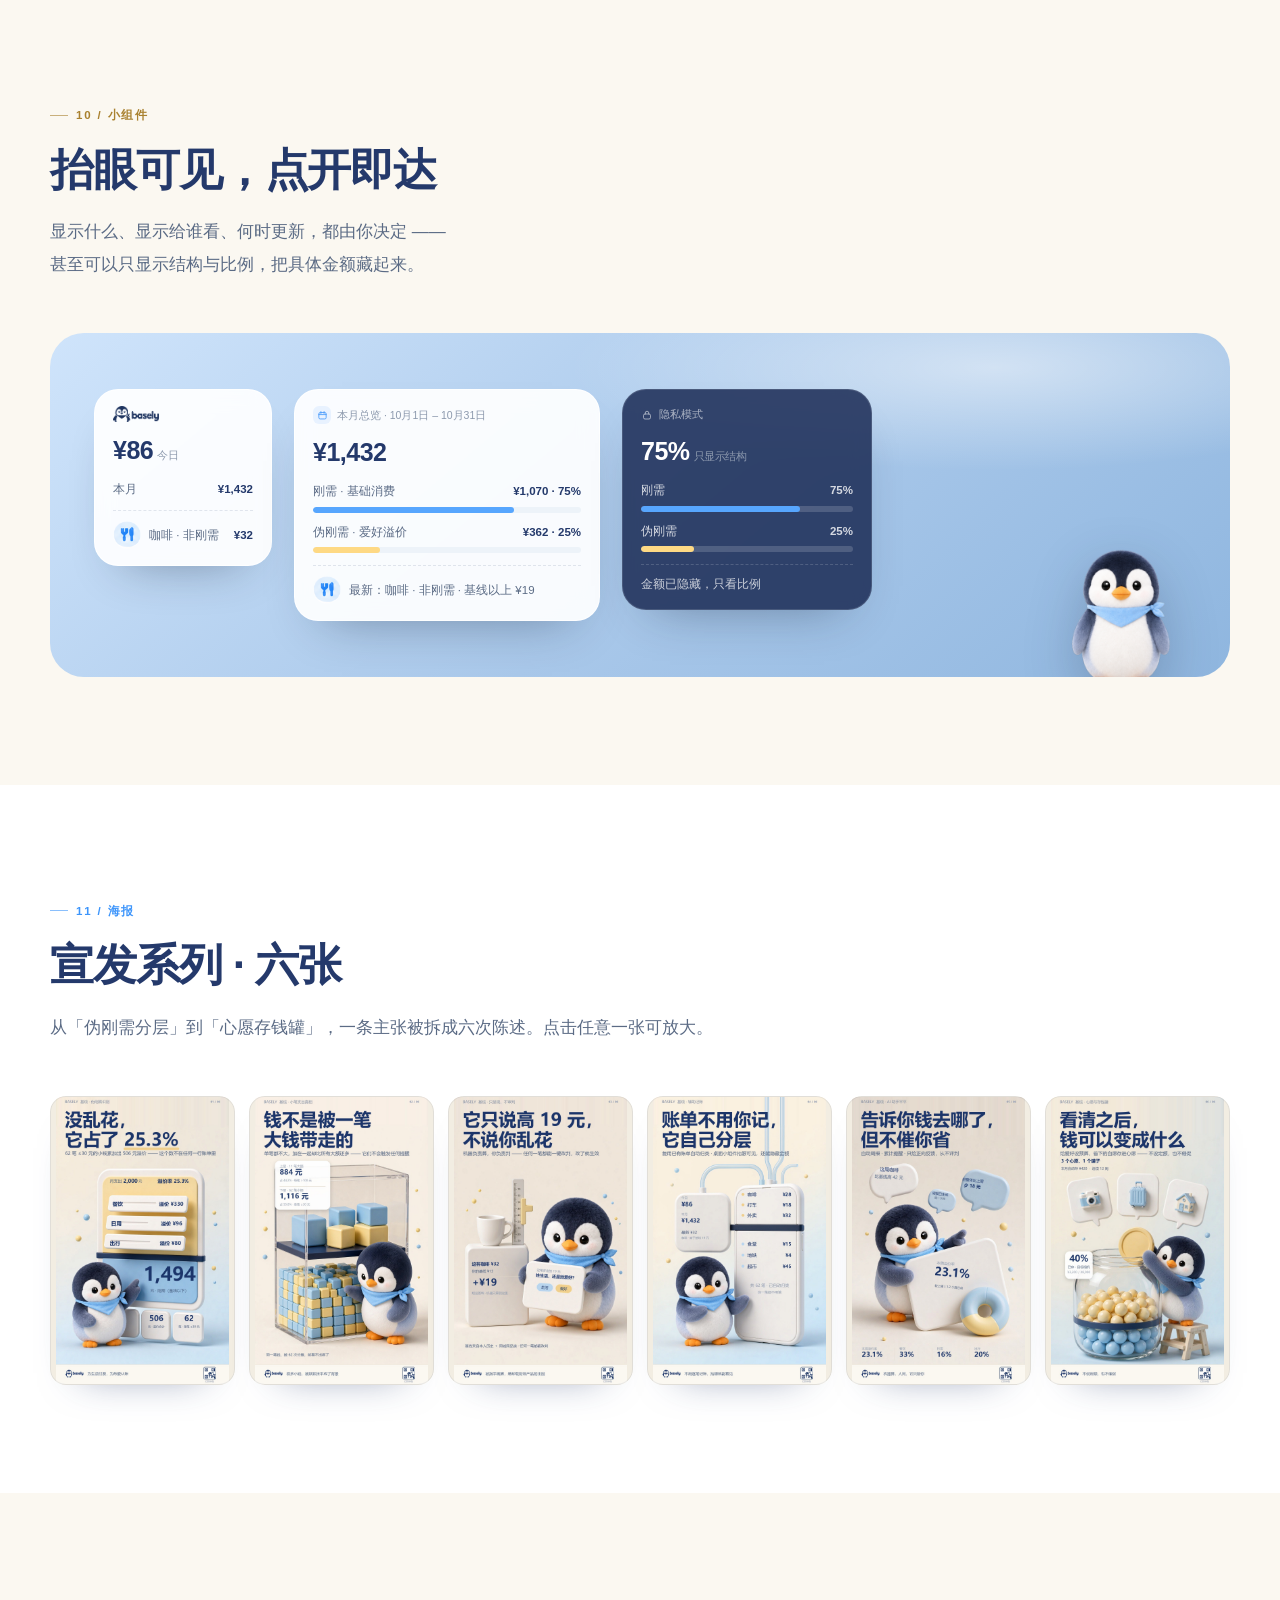
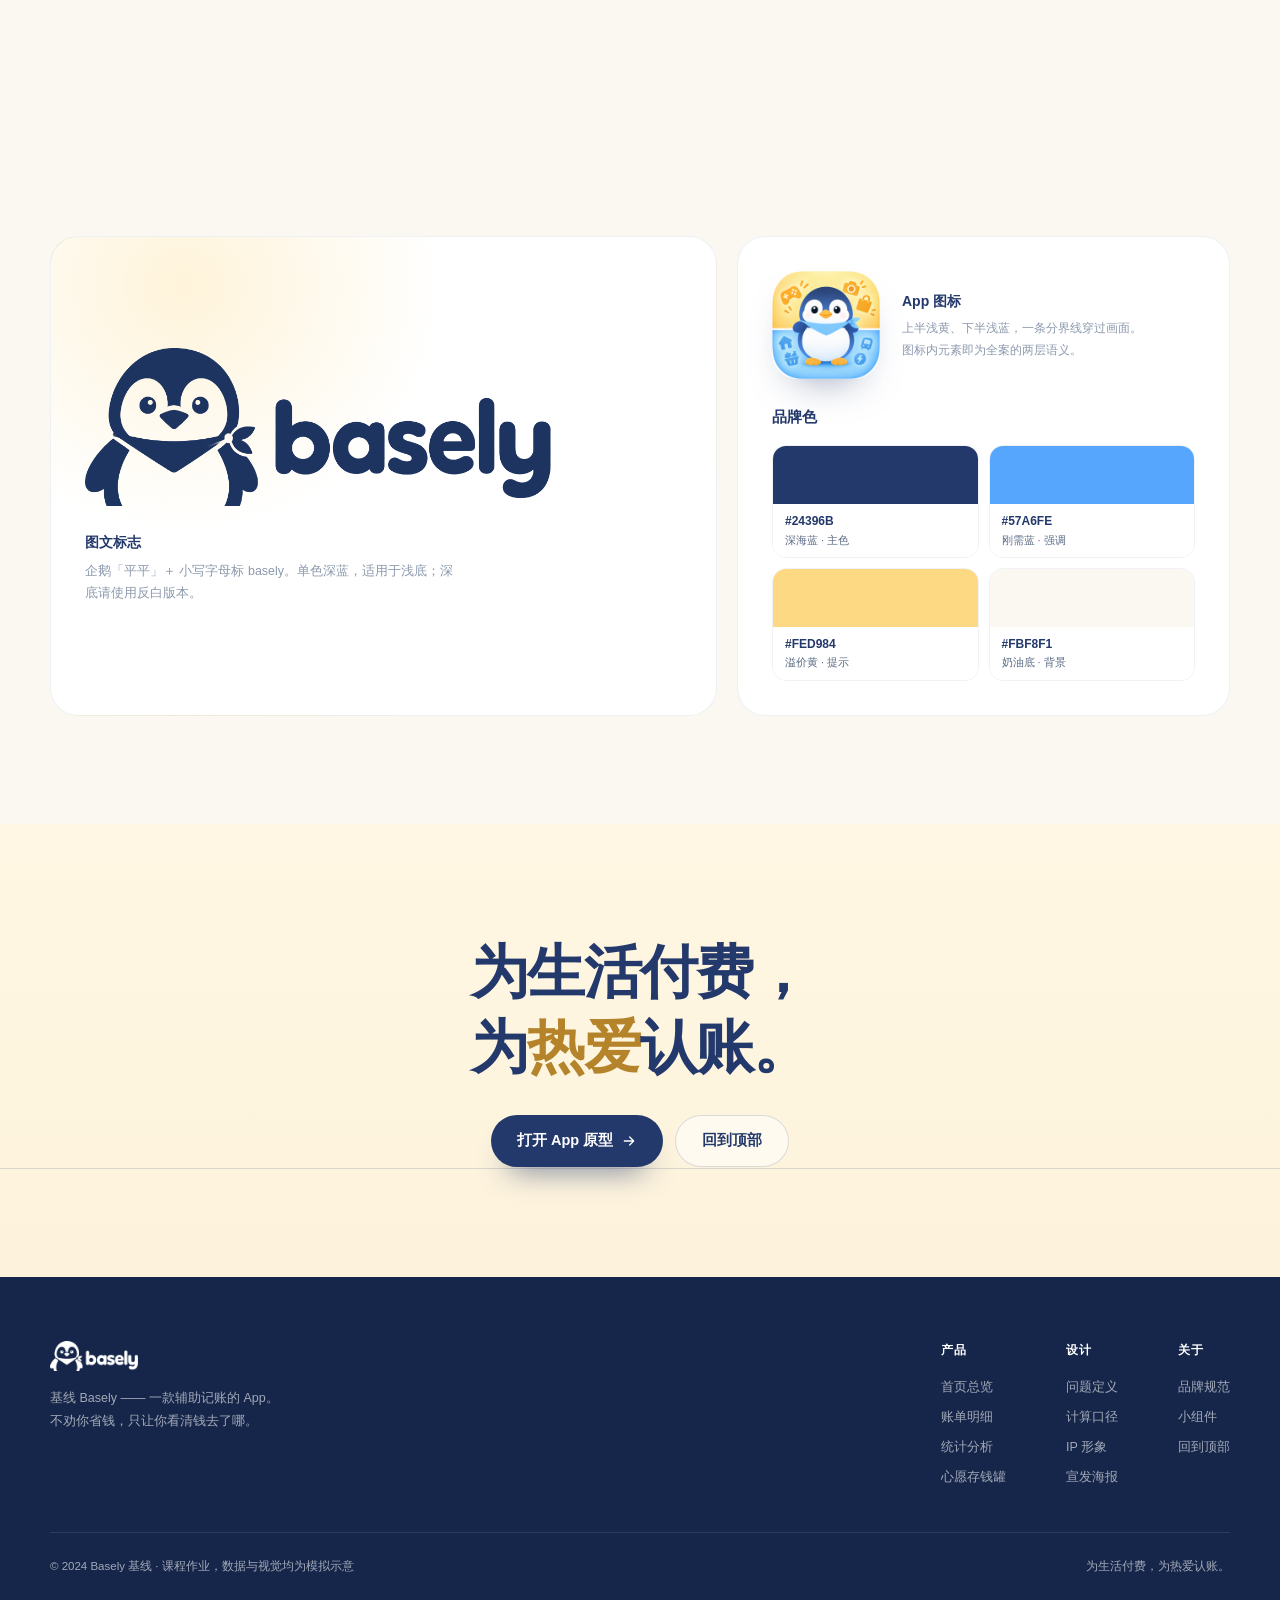
==== commit 6b30ed5d: "Add files via upload" ====
--- a/index.html
+++ b/index.html
@@ -5,9 +5,9 @@
     <meta name="viewport" content="width=device-width, initial-scale=1, viewport-fit=cover" />
     <title>Basely 基线 · 把账单劈成两层</title>
     <meta name="description" content="基线 Basely 是一款辅助记账 App：为每笔支出建立个人刚需基线，把账单劈成「刚需」与「伪刚需」两层。为生活付费，为热爱认账。" />
-    <link rel="icon" href="assets/img/favicon.png" />
-    <link rel="apple-touch-icon" href="assets/img/app-icon-180.png" />
-    <link rel="stylesheet" href="assets/css/site.css?v=6" />
+    <link rel="icon" href="favicon.png" />
+    <link rel="apple-touch-icon" href="app-icon-180.png" />
+    <link rel="stylesheet" href="site.css?v=6" />
   </head>
   <body class="site">
     <svg width="0" height="0" style="position: absolute" aria-hidden="true">
@@ -29,7 +29,7 @@
     <header class="nav" id="nav">
       <div class="wrap">
         <a class="nav-logo" href="#top" aria-label="basely">
-          <img src="assets/img/logo-lockup.png" alt="basely 基线" />
+          <img src="logo-lockup.png" alt="basely 基线" />
         </a>
         <nav class="nav-links">
           <a href="#problem">问题</a>
@@ -84,7 +84,7 @@
 
         <div class="hero-visual">
           <div class="device-mini">
-            <img src="assets/img/screen-home.webp" alt="Basely 首页界面" />
+            <img src="screen-home.webp" alt="Basely 首页界面" />
           </div>
           <div class="float-card a">
             <div class="k">刚需（基线以下）</div>
@@ -96,7 +96,7 @@
             <div class="v">25.3%</div>
             <div class="bar"><i style="width: 25.3%; background: linear-gradient(90deg,#ffd984,#f7c75c)"></i></div>
           </div>
-          <img class="peng-pop" src="assets/img/penguin-3d-front.png" alt="企鹅平平" />
+          <img class="peng-pop" src="penguin-3d-front.png" alt="企鹅平平" />
         </div>
       </div>
     </section>
@@ -483,19 +483,19 @@
 
         <div class="screens">
           <figure class="screen reveal">
-            <img src="assets/img/screen-home.webp" alt="首页" loading="lazy" />
+            <img src="screen-home.webp" alt="首页" loading="lazy" />
             <figcaption class="cap">首页<small>本月支出 · 两层结构 · 分类预算</small></figcaption>
           </figure>
           <figure class="screen reveal">
-            <img src="assets/img/screen-charts.webp" alt="统计" loading="lazy" />
+            <img src="screen-charts.webp" alt="统计" loading="lazy" />
             <figcaption class="cap">统计<small>支出趋势 · 分类占比 · 周月切换</small></figcaption>
           </figure>
           <figure class="screen reveal">
-            <img src="assets/img/screen-ai.webp" alt="AI 助手" loading="lazy" />
+            <img src="screen-ai.webp" alt="AI 助手" loading="lazy" />
             <figcaption class="cap">AI 助手<small>平平 · 记账建议 · 数据卡片</small></figcaption>
           </figure>
           <figure class="screen reveal">
-            <img src="assets/img/screen-wish.webp" alt="心愿存钱罐" loading="lazy" />
+            <img src="screen-wish.webp" alt="心愿存钱罐" loading="lazy" />
             <figcaption class="cap">心愿存钱罐<small>不设定额 · 不催促 · 可暂停</small></figcaption>
           </figure>
         </div>
@@ -524,7 +524,7 @@
 
         <div class="ip-grid">
           <div class="ip-stage reveal">
-            <img src="assets/img/penguin-3d-tall.png" alt="平平 3D 形象" id="ip-main" />
+            <img src="penguin-3d-tall.png" alt="平平 3D 形象" id="ip-main" />
             <div class="cap">分界线以上浅黄 ＝ 伪刚需；以下浅蓝 ＝ 刚需</div>
           </div>
 
@@ -536,27 +536,27 @@
 
             <div id="ip-3d">
               <div class="faces">
-                <div class="face"><img src="assets/img/avatar3d-happy.png" alt="" /><span>开心</span></div>
-                <div class="face"><img src="assets/img/avatar3d-sad.png" alt="" /><span>伤心</span></div>
-                <div class="face"><img src="assets/img/avatar3d-calm.png" alt="" /><span>平静</span></div>
-                <div class="face"><img src="assets/img/avatar3d-love.png" alt="" /><span>喜爱</span></div>
-                <div class="face"><img src="assets/img/avatar3d-surprise.png" alt="" /><span>惊讶</span></div>
+                <div class="face"><img src="avatar3d-happy.png" alt="" /><span>开心</span></div>
+                <div class="face"><img src="avatar3d-sad.png" alt="" /><span>伤心</span></div>
+                <div class="face"><img src="avatar3d-calm.png" alt="" /><span>平静</span></div>
+                <div class="face"><img src="avatar3d-love.png" alt="" /><span>喜爱</span></div>
+                <div class="face"><img src="avatar3d-surprise.png" alt="" /><span>惊讶</span></div>
               </div>
               <div class="ip-sheets">
                 <figure>
-                  <img src="assets/img/penguin-3d-turntable.webp" alt="平平 3D 三视图" loading="lazy" />
+                  <img src="penguin-3d-turntable.webp" alt="平平 3D 三视图" loading="lazy" />
                   <figcaption>三视图 · 正面 / 侧面 / 背面</figcaption>
                 </figure>
                 <figure>
-                  <img src="assets/img/penguin-3d-faces.webp" alt="平平 3D 表情库" loading="lazy" />
+                  <img src="penguin-3d-faces.webp" alt="平平 3D 表情库" loading="lazy" />
                   <figcaption>表情库 · 5 种核心情绪</figcaption>
                 </figure>
                 <figure class="wide">
-                  <img src="assets/img/penguin-3d-idle.webp" alt="平平待机动作关键帧" loading="lazy" />
+                  <img src="penguin-3d-idle.webp" alt="平平待机动作关键帧" loading="lazy" />
                   <figcaption>待机动作 · 记录 / 喝咖啡 / 看账本</figcaption>
                 </figure>
                 <figure class="wide">
-                  <img src="assets/img/penguin-3d-interaction.webp" alt="平平交互动作关键帧" loading="lazy" />
+                  <img src="penguin-3d-interaction.webp" alt="平平交互动作关键帧" loading="lazy" />
                   <figcaption>交互动作 · 唤醒 / 展示数据</figcaption>
                 </figure>
               </div>
@@ -565,11 +565,11 @@
             <div id="ip-flat" hidden>
               <div class="ip-sheets">
                 <figure>
-                  <img src="assets/img/penguin-flat-turntable.webp" alt="平平平面三视图" loading="lazy" />
+                  <img src="penguin-flat-turntable.webp" alt="平平平面三视图" loading="lazy" />
                   <figcaption>平面三视图 · App UI / 图标</figcaption>
                 </figure>
                 <figure>
-                  <img src="assets/img/penguin-flat-faces-sheet.webp" alt="平平平面表情库" loading="lazy" />
+                  <img src="penguin-flat-faces-sheet.webp" alt="平平平面表情库" loading="lazy" />
                   <figcaption>平面表情库 · 5 种情绪</figcaption>
                 </figure>
               </div>
@@ -609,11 +609,11 @@
         <div class="widget-desk reveal">
           <div class="widgets">
             <div class="widget w-small">
-              <div class="hd"><img src="assets/img/logo-lockup.png" alt="basely" /></div>
+              <div class="hd"><img src="logo-lockup.png" alt="basely" /></div>
               <div class="big">¥86<small>今日</small></div>
               <div class="line"><span>本月</span><b>¥1,432</b></div>
               <div class="latest">
-                <img src="assets/img/cat-food.png" alt="" />
+                <img src="cat-food.png" alt="" />
                 <span>咖啡 · 非刚需</span>
                 <span class="amt">¥32</span>
               </div>
@@ -630,7 +630,7 @@
               <div class="line"><span>伪刚需 · 爱好溢价</span><b>¥362 · 25%</b></div>
               <div class="track"><i class="y" style="width: 25%"></i></div>
               <div class="latest">
-                <img src="assets/img/cat-food.png" alt="" />
+                <img src="cat-food.png" alt="" />
                 <span>最新：咖啡 · 非刚需 · 基线以上 ¥19</span>
               </div>
             </div>
@@ -645,7 +645,7 @@
               <div class="latest"><span>金额已隐藏，只看比例</span></div>
             </div>
           </div>
-          <img class="desk-peng" src="assets/img/penguin-3d-front.png" alt="" />
+          <img class="desk-peng" src="penguin-3d-front.png" alt="" />
         </div>
       </div>
     </section>
@@ -676,7 +676,7 @@
 
         <div class="brand-grid">
           <div class="brand-card logo-card reveal">
-            <img class="lock" src="assets/img/logo-lockup.png" alt="basely 图文标志" />
+            <img class="lock" src="logo-lockup.png" alt="basely 图文标志" />
             <div>
               <div style="font-size: 13.5px; font-weight: 700; color: var(--navy)">图文标志</div>
               <div class="small" style="max-width: 380px; margin-top: 6px">
@@ -687,7 +687,7 @@
 
           <div class="brand-card reveal">
             <div class="icon-card">
-              <img src="assets/img/app-icon.png" alt="App 图标" />
+              <img src="app-icon.png" alt="App 图标" />
               <div>
                 <div class="t">App 图标</div>
                 <div class="d">上半浅黄、下半浅蓝，一条分界线穿过画面。<br />图标内元素即为全案的两层语义。</div>
@@ -726,7 +726,7 @@
       <div class="wrap">
         <div class="top">
           <div style="max-width: 340px">
-            <img class="flogo" src="assets/img/logo-lockup-white.png" alt="basely" />
+            <img class="flogo" src="logo-lockup-white.png" alt="basely" />
             <p style="font-size: 12.5px; line-height: 1.9; margin-top: 16px">
               基线 Basely —— 一款辅助记账的 App。<br />
               不劝你省钱，只让你看清钱去了哪。
@@ -771,6 +771,6 @@
       <div class="lb-count" id="lb-count"></div>
     </div>
 
-    <script src="assets/js/site.js?v=6"></script>
+    <script src="site.js?v=6"></script>
   </body>
 </html>
--- a/site.css
+++ b/site.css
@@ -0,0 +1,1883 @@
+/* ============================================================
+   Basely · 基线 —— 品牌站
+   ============================================================ */
+@import url("tokens.css");
+
+body.site {
+  background: var(--cream);
+  color: var(--ink);
+  overflow-x: hidden;
+}
+
+.wrap {
+  width: min(1180px, 100% - 48px);
+  margin-inline: auto;
+}
+.wrap.narrow {
+  width: min(920px, 100% - 48px);
+}
+
+/* ---------------------------------------------------------------- nav */
+.nav {
+  position: fixed;
+  inset: 0 0 auto;
+  height: var(--nav-h);
+  display: flex;
+  align-items: center;
+  z-index: 100;
+  transition: background 0.3s, box-shadow 0.3s, backdrop-filter 0.3s;
+}
+.nav.scrolled {
+  background: rgba(251, 248, 241, 0.82);
+  backdrop-filter: blur(16px) saturate(1.3);
+  -webkit-backdrop-filter: blur(16px) saturate(1.3);
+  box-shadow: 0 1px 0 rgba(36, 57, 107, 0.07);
+}
+.nav .wrap {
+  display: flex;
+  align-items: center;
+  gap: 28px;
+}
+.nav-logo img {
+  height: 27px;
+  width: auto;
+}
+.nav-links {
+  display: flex;
+  gap: 4px;
+  margin-left: auto;
+}
+.nav-links a {
+  padding: 8px 12px;
+  border-radius: 99px;
+  font-size: 13.5px;
+  color: var(--ink-2);
+  transition: color 0.2s, background 0.2s;
+}
+.nav-links a:hover {
+  color: var(--navy);
+  background: rgba(36, 57, 107, 0.05);
+}
+.nav-cta {
+  display: inline-flex;
+  align-items: center;
+  gap: 6px;
+  height: 38px;
+  padding: 0 16px 0 18px;
+  border-radius: 99px;
+  background: var(--navy);
+  color: #fff;
+  font-size: 13px;
+  font-weight: 600;
+  box-shadow: 0 10px 22px -14px rgba(36, 57, 107, 0.9);
+  transition: transform 0.2s, background 0.2s;
+}
+.nav-cta:hover {
+  background: #1a2c53;
+  transform: translateY(-1px);
+}
+.nav-cta svg {
+  width: 14px;
+  height: 14px;
+}
+.nav-burger {
+  display: none;
+}
+
+/* ---------------------------------------------------------------- type */
+.eyebrow {
+  display: inline-flex;
+  align-items: center;
+  gap: 8px;
+  font-size: 11.5px;
+  font-weight: 600;
+  letter-spacing: 0.16em;
+  color: #a9812f;
+}
+.eyebrow.blue {
+  color: var(--blue-strong);
+}
+.eyebrow::before {
+  content: "";
+  width: 18px;
+  height: 1px;
+  background: currentColor;
+  opacity: 0.6;
+}
+h1.display {
+  font-size: clamp(42px, 6.4vw, 84px);
+  line-height: 1.04;
+  letter-spacing: -0.035em;
+  font-weight: 800;
+  color: var(--navy);
+}
+h2.sec-title {
+  font-size: clamp(28px, 3.5vw, 44px);
+  line-height: 1.24;
+  letter-spacing: -0.025em;
+  font-weight: 800;
+  color: var(--navy);
+}
+.lead {
+  font-size: clamp(15px, 1.5vw, 17px);
+  line-height: 1.95;
+  color: var(--ink-2);
+}
+.small {
+  font-size: 12.5px;
+  color: var(--ink-3);
+  line-height: 1.8;
+}
+.hl {
+  position: relative;
+  color: var(--navy);
+  white-space: nowrap;
+}
+.hl::after {
+  content: "";
+  position: absolute;
+  left: -2%;
+  right: -2%;
+  bottom: 0.06em;
+  height: 0.26em;
+  background: var(--yellow);
+  border-radius: 99px;
+  z-index: -1;
+  transform: scaleX(0);
+  transform-origin: left;
+  animation: swipe 1.1s 0.5s cubic-bezier(0.22, 1, 0.36, 1) forwards;
+}
+@keyframes swipe {
+  to {
+    transform: scaleX(1);
+  }
+}
+
+/* ---------------------------------------------------------------- buttons */
+.btn {
+  display: inline-flex;
+  align-items: center;
+  justify-content: center;
+  gap: 8px;
+  height: 52px;
+  padding: 0 26px;
+  border-radius: 99px;
+  font-size: 14.5px;
+  font-weight: 600;
+  transition: transform 0.2s, box-shadow 0.2s, background 0.2s;
+}
+.btn svg {
+  width: 16px;
+  height: 16px;
+}
+.btn.primary {
+  background: var(--navy);
+  color: #fff;
+  box-shadow: 0 18px 30px -18px rgba(36, 57, 107, 0.9);
+}
+.btn.primary:hover {
+  transform: translateY(-2px);
+  box-shadow: 0 24px 40px -20px rgba(36, 57, 107, 0.95);
+}
+.btn.blue {
+  background: var(--blue-strong);
+  color: #fff;
+  box-shadow: 0 18px 30px -18px rgba(87, 166, 254, 1);
+}
+.btn.blue:hover {
+  transform: translateY(-2px);
+}
+.btn.ghost {
+  border: 1px solid rgba(36, 57, 107, 0.16);
+  color: var(--navy);
+  background: rgba(255, 255, 255, 0.5);
+}
+.btn.ghost:hover {
+  background: #fff;
+  transform: translateY(-2px);
+}
+
+/* ---------------------------------------------------------------- hero */
+.hero {
+  position: relative;
+  padding: calc(var(--nav-h) + 64px) 0 90px;
+  overflow: hidden;
+}
+.hero-bg {
+  position: absolute;
+  inset: 0;
+  z-index: 0;
+  background:
+    radial-gradient(44vw 36vw at 80% 2%, rgba(254, 217, 132, 0.32), transparent 62%),
+    radial-gradient(40vw 34vw at 0% 74%, rgba(87, 166, 254, 0.13), transparent 66%);
+  pointer-events: none;
+}
+.hero::after {
+  content: "";
+  position: absolute;
+  left: 0;
+  right: 0;
+  bottom: 0;
+  height: 170px;
+  background: linear-gradient(180deg, rgba(255, 247, 227, 0), #fff7e3);
+  z-index: 1;
+  pointer-events: none;
+}
+.hero-line {
+  position: absolute;
+  left: 50%;
+  right: 0;
+  top: 64%;
+  height: 1px;
+  background: linear-gradient(90deg, rgba(36, 57, 107, 0.22) 0%, rgba(36, 57, 107, 0.22) 88%, transparent);
+  z-index: 0;
+}
+.hero-line span {
+  position: absolute;
+  top: -9px;
+  left: 0;
+  padding: 0 10px 0 0;
+  background: transparent;
+  font-size: 10.5px;
+  letter-spacing: 0.2em;
+  color: rgba(36, 57, 107, 0.5);
+}
+.hero-grid {
+  position: relative;
+  z-index: 2;
+  display: grid;
+  grid-template-columns: 1.02fr 0.98fr;
+  gap: 40px;
+  align-items: center;
+}
+.hero-copy .eyebrow {
+  margin-bottom: 22px;
+}
+.hero-copy h1 {
+  margin-bottom: 26px;
+}
+.hero-copy .lead {
+  max-width: 470px;
+}
+.hero-actions {
+  display: flex;
+  gap: 12px;
+  margin-top: 34px;
+  flex-wrap: wrap;
+}
+.hero-stats {
+  display: flex;
+  gap: 34px;
+  margin-top: 46px;
+  padding-top: 24px;
+  border-top: 1px solid rgba(36, 57, 107, 0.1);
+  max-width: 470px;
+}
+.hero-stats .k {
+  font-size: 11.5px;
+  color: var(--ink-3);
+}
+.hero-stats .v {
+  font-size: 24px;
+  font-weight: 800;
+  color: var(--navy);
+  letter-spacing: -0.02em;
+  margin-top: 3px;
+  font-variant-numeric: tabular-nums;
+}
+.hero-stats .v small {
+  font-size: 12px;
+  font-weight: 600;
+  color: var(--ink-3);
+  margin-left: 3px;
+}
+
+.hero-visual {
+  position: relative;
+  display: flex;
+  justify-content: center;
+  perspective: 1200px;
+}
+.device-mini {
+  position: relative;
+  width: 306px;
+  aspect-ratio: 390 / 844;
+  border-radius: 44px;
+  padding: 7px;
+  background: linear-gradient(160deg, #223050, #0e1728);
+  box-shadow:
+    0 50px 90px -40px rgba(16, 28, 50, 0.6),
+    0 0 0 1px rgba(255, 255, 255, 0.08) inset;
+  transform: rotate(-2.2deg);
+  transition: transform 0.6s cubic-bezier(0.22, 1, 0.36, 1);
+}
+.device-mini:hover {
+  transform: rotate(0deg) translateY(-4px);
+}
+.device-mini img {
+  width: 100%;
+  height: 100%;
+  border-radius: 38px;
+  object-fit: cover;
+}
+.float-card {
+  position: absolute;
+  background: #fff;
+  border-radius: 16px;
+  padding: 11px 14px;
+  box-shadow: 0 22px 40px -26px rgba(16, 28, 50, 0.5);
+  border: 1px solid rgba(36, 57, 107, 0.05);
+  animation: floaty 6s ease-in-out infinite;
+}
+.float-card .k {
+  font-size: 10px;
+  color: var(--ink-3);
+}
+.float-card .v {
+  font-size: 17px;
+  font-weight: 800;
+  color: var(--navy);
+  letter-spacing: -0.01em;
+  font-variant-numeric: tabular-nums;
+}
+.float-card.a {
+  left: -58px;
+  top: 21%;
+  animation-delay: -1.2s;
+}
+.float-card.b {
+  right: -34px;
+  bottom: 17%;
+  animation-delay: -3s;
+}
+.float-card.b .v {
+  font-size: 22px;
+}
+.float-card .bar {
+  display: flex;
+  height: 5px;
+  border-radius: 4px;
+  overflow: hidden;
+  margin-top: 7px;
+  width: 88px;
+  background: #eef3f9;
+}
+.float-card .bar i {
+  height: 100%;
+}
+@keyframes floaty {
+  50% {
+    transform: translateY(-7px);
+  }
+}
+.peng-pop {
+  position: absolute;
+  left: -34px;
+  bottom: -14px;
+  width: 132px;
+  filter: drop-shadow(0 18px 22px rgba(16, 28, 50, 0.22));
+  animation: floaty 7s -2s ease-in-out infinite;
+  z-index: 3;
+}
+
+/* ---------------------------------------------------------------- baseline band */
+.baseline-band {
+  position: relative;
+  padding: 74px 0;
+  background: linear-gradient(180deg, #fff7e3 0%, #fff7e3 50%, #eaf3ff 50%, #eaf3ff 100%);
+  overflow: hidden;
+}
+.baseline-band::before {
+  content: "";
+  position: absolute;
+  left: 0;
+  right: 0;
+  top: 50%;
+  height: 2px;
+  background: var(--navy);
+  opacity: 0.85;
+}
+.band-inner {
+  position: relative;
+  display: flex;
+  align-items: center;
+  justify-content: space-between;
+  gap: 30px;
+}
+.band-label {
+  font-size: 11px;
+  letter-spacing: 0.22em;
+  color: rgba(36, 57, 107, 0.55);
+  display: flex;
+  align-items: center;
+  gap: 10px;
+  background: rgba(255, 255, 255, 0.55);
+  padding: 7px 12px;
+  border-radius: 10px;
+  line-height: 1.7;
+}
+.band-quote {
+  font-size: clamp(17px, 2vw, 22px);
+  font-weight: 700;
+  color: var(--navy);
+  line-height: 1.6;
+  max-width: 640px;
+  background: rgba(255, 255, 255, 0.55);
+  padding: 10px 18px;
+  border-radius: 14px;
+  backdrop-filter: blur(2px);
+}
+.band-quote em {
+  font-style: normal;
+  color: #b4832a;
+}
+.band-quote em.b {
+  color: var(--blue-strong);
+}
+
+/* ---------------------------------------------------------------- sections */
+.sec {
+  padding: 108px 0;
+  position: relative;
+}
+.sec.white {
+  background: #fff;
+}
+.sec.navy {
+  background: #16264a;
+  color: rgba(255, 255, 255, 0.72);
+}
+.sec.navy h2,
+.sec.navy h3 {
+  color: #fff;
+}
+.sec.navy .lead {
+  color: rgba(255, 255, 255, 0.7);
+}
+.sec.sky {
+  background: linear-gradient(180deg, #f2f8ff, #f7fbff);
+}
+.sec-head {
+  max-width: 760px;
+  margin-bottom: 52px;
+}
+.sec-head .eyebrow {
+  margin-bottom: 18px;
+}
+.sec-head h2 {
+  margin-bottom: 18px;
+}
+.sec-head.center {
+  margin-inline: auto;
+  text-align: center;
+}
+
+/* reveal */
+.reveal {
+  opacity: 0;
+  transform: translateY(22px);
+  transition: opacity 0.85s cubic-bezier(0.22, 1, 0.36, 1), transform 0.85s cubic-bezier(0.22, 1, 0.36, 1);
+}
+.reveal.in {
+  opacity: 1;
+  transform: none;
+}
+
+/* 静态截图模式 ?still=1 */
+html.still *,
+html.still *::before,
+html.still *::after {
+  transition: none !important;
+  animation: none !important;
+}
+html.still .reveal {
+  opacity: 1;
+  transform: none;
+}
+
+/* ---------------------------------------------------------------- problem cards */
+.prob-grid {
+  display: grid;
+  grid-template-columns: repeat(3, 1fr);
+  gap: 18px;
+}
+.prob {
+  background: #fff;
+  border: 1px solid rgba(36, 57, 107, 0.07);
+  border-radius: 26px;
+  padding: 30px 28px 26px;
+  box-shadow: 0 24px 50px -40px rgba(36, 57, 107, 0.5);
+  transition: transform 0.4s, box-shadow 0.4s;
+}
+.prob:hover {
+  transform: translateY(-4px);
+  box-shadow: 0 30px 60px -40px rgba(36, 57, 107, 0.55);
+}
+.prob .no {
+  font-size: 11px;
+  letter-spacing: 0.16em;
+  color: var(--ink-4);
+}
+.prob h3 {
+  font-size: 20px;
+  line-height: 1.5;
+  font-weight: 700;
+  color: var(--navy);
+  margin: 16px 0 22px;
+  letter-spacing: -0.01em;
+}
+.prob .row {
+  display: flex;
+  align-items: center;
+  gap: 10px;
+  font-size: 13px;
+  padding: 9px 0;
+  border-top: 1px dashed rgba(36, 57, 107, 0.1);
+}
+.prob .row span:first-child {
+  color: var(--ink-3);
+  width: 62px;
+  flex: none;
+  font-size: 12px;
+}
+.prob .row b {
+  font-weight: 600;
+  color: var(--navy);
+}
+.prob .row.warn b {
+  color: #c2563d;
+}
+.sec-line {
+  margin-top: 40px;
+  font-size: 15px;
+  color: var(--ink-2);
+}
+.sec-line b {
+  color: var(--navy);
+}
+
+/* ---------------------------------------------------------------- mechanism */
+.mech {
+  display: grid;
+  grid-template-columns: repeat(4, 1fr);
+  gap: 16px;
+  counter-reset: mech;
+}
+.mech-item {
+  position: relative;
+  padding: 26px 22px 24px;
+  border-radius: 22px;
+  background: rgba(255, 255, 255, 0.7);
+  border: 1px solid rgba(36, 57, 107, 0.08);
+}
+.mech-item .n {
+  font-family: var(--num);
+  font-size: 12px;
+  font-weight: 700;
+  color: var(--blue-strong);
+  letter-spacing: 0.1em;
+}
+.mech-item h3 {
+  font-size: 16px;
+  font-weight: 700;
+  color: var(--navy);
+  margin: 10px 0 8px;
+}
+.mech-item p {
+  font-size: 13px;
+  color: var(--ink-2);
+  line-height: 1.8;
+}
+.mech-item::after {
+  content: "›";
+  position: absolute;
+  right: -12px;
+  top: 50%;
+  transform: translateY(-50%);
+  font-size: 22px;
+  color: rgba(36, 57, 107, 0.25);
+}
+.mech-item:last-child::after {
+  display: none;
+}
+
+/* ---------------------------------------------------------------- split */
+.split-grid {
+  display: grid;
+  grid-template-columns: 1fr 1fr;
+  gap: 20px;
+}
+.def {
+  border-radius: 26px;
+  padding: 30px;
+  border: 1px solid transparent;
+}
+.def.need {
+  background: linear-gradient(160deg, #eff7ff, #f8fcff);
+  border-color: rgba(87, 166, 254, 0.24);
+}
+.def.want {
+  background: linear-gradient(160deg, #fffaf0, #fffdf8);
+  border-color: rgba(247, 199, 92, 0.36);
+}
+.def .tag {
+  display: inline-flex;
+  align-items: center;
+  gap: 6px;
+  font-size: 12px;
+  font-weight: 700;
+  padding: 4px 10px;
+  border-radius: 99px;
+}
+.def.need .tag {
+  background: rgba(87, 166, 254, 0.14);
+  color: var(--blue-strong);
+}
+.def.want .tag {
+  background: rgba(247, 199, 92, 0.24);
+  color: #a8791f;
+}
+.def h3 {
+  font-size: 20px;
+  font-weight: 700;
+  color: var(--navy);
+  margin: 16px 0 10px;
+}
+.def p {
+  font-size: 14px;
+  color: var(--ink-2);
+  line-height: 1.9;
+}
+.def .eg {
+  margin-top: 16px;
+  font-size: 12.5px;
+  color: var(--ink-3);
+  border-top: 1px dashed rgba(36, 57, 107, 0.12);
+  padding-top: 12px;
+}
+.split-viz {
+  margin-top: 22px;
+  background: #fff;
+  border-radius: 26px;
+  padding: 28px 30px 30px;
+  border: 1px solid rgba(36, 57, 107, 0.07);
+  box-shadow: 0 30px 60px -50px rgba(36, 57, 107, 0.6);
+}
+.split-viz .top {
+  display: flex;
+  align-items: baseline;
+  justify-content: space-between;
+  margin-bottom: 16px;
+}
+.split-viz .top .t {
+  font-size: 14px;
+  color: var(--ink-2);
+}
+.split-viz .top .v {
+  font-size: 26px;
+  font-weight: 800;
+  color: var(--navy);
+  letter-spacing: -0.02em;
+}
+.split-bar {
+  display: flex;
+  height: 22px;
+  border-radius: 8px;
+  overflow: hidden;
+  gap: 3px;
+}
+.split-bar i {
+  display: block;
+  height: 100%;
+  border-radius: 8px;
+  transition: width 1.4s cubic-bezier(0.22, 1, 0.36, 1);
+}
+.split-bar .need {
+  width: 67%;
+  background: linear-gradient(90deg, #a9cbf3, #57a6fe);
+}
+.split-bar .want {
+  width: 33%;
+  background: linear-gradient(90deg, #ffd984, #f7c75c);
+}
+.split-legend {
+  display: flex;
+  justify-content: space-between;
+  margin-top: 14px;
+  font-size: 13px;
+  color: var(--ink-2);
+}
+.split-legend b {
+  display: block;
+  font-size: 20px;
+  color: var(--navy);
+  font-weight: 800;
+  letter-spacing: -0.02em;
+  margin-top: 2px;
+}
+.split-legend span.dot {
+  display: inline-block;
+  width: 8px;
+  height: 8px;
+  border-radius: 50%;
+  margin-right: 6px;
+  vertical-align: 1px;
+}
+
+/* ---------------------------------------------------------------- algorithm */
+.algo-grid {
+  display: grid;
+  grid-template-columns: 1fr 1fr;
+  gap: 48px;
+  align-items: center;
+}
+.formula {
+  margin-top: 26px;
+  padding: 22px 24px;
+  border-radius: 18px;
+  background: rgba(255, 255, 255, 0.06);
+  border: 1px solid rgba(255, 255, 255, 0.12);
+  font-size: 15px;
+  line-height: 2.1;
+  color: #e8f0ff;
+}
+.formula b {
+  color: #fed984;
+  font-weight: 700;
+}
+.formula .k {
+  color: rgba(255, 255, 255, 0.45);
+  font-size: 12px;
+  margin-right: 10px;
+  letter-spacing: 0.08em;
+}
+.algo-steps {
+  display: grid;
+  gap: 14px;
+  margin-top: 28px;
+}
+.algo-step {
+  display: flex;
+  gap: 14px;
+  font-size: 13.5px;
+  color: rgba(255, 255, 255, 0.72);
+  line-height: 1.8;
+}
+.algo-step .i {
+  width: 24px;
+  height: 24px;
+  border-radius: 50%;
+  background: rgba(255, 255, 255, 0.1);
+  color: #fff;
+  display: grid;
+  place-items: center;
+  font-size: 11px;
+  font-weight: 700;
+  flex: none;
+  margin-top: 2px;
+}
+.algo-step b {
+  color: #fff;
+}
+
+.total-card-dark {
+  border-radius: 28px;
+  padding: 34px 36px;
+  background: linear-gradient(150deg, rgba(255, 255, 255, 0.1), rgba(255, 255, 255, 0.03));
+  border: 1px solid rgba(255, 255, 255, 0.12);
+  position: relative;
+  overflow: hidden;
+}
+.total-card-dark .k {
+  font-size: 12.5px;
+  color: rgba(255, 255, 255, 0.6);
+}
+.total-card-dark .v {
+  font-size: 56px;
+  font-weight: 800;
+  color: #fff;
+  letter-spacing: -0.035em;
+  line-height: 1.1;
+  margin: 6px 0 4px;
+  font-variant-numeric: tabular-nums;
+}
+.total-card-dark .v em {
+  font-style: normal;
+  color: var(--yellow);
+}
+.total-card-dark .sub {
+  font-size: 13px;
+  color: rgba(255, 255, 255, 0.6);
+}
+.total-card-dark .rows {
+  margin-top: 26px;
+  display: grid;
+  gap: 12px;
+}
+.total-card-dark .rows .r {
+  display: grid;
+  grid-template-columns: 52px 1fr 72px;
+  align-items: center;
+  gap: 12px;
+  font-size: 13px;
+  color: rgba(255, 255, 255, 0.78);
+}
+.total-card-dark .rows .r .track {
+  height: 6px;
+  border-radius: 4px;
+  background: rgba(255, 255, 255, 0.12);
+  overflow: hidden;
+}
+.total-card-dark .rows .r .track i {
+  display: block;
+  height: 100%;
+  border-radius: 4px;
+  background: linear-gradient(90deg, #ffd984, #f7c75c);
+}
+.total-card-dark .rows .r .amt {
+  text-align: right;
+  font-variant-numeric: tabular-nums;
+  color: #fff;
+  font-weight: 600;
+}
+
+/* ---------------------------------------------------------------- small spend */
+.small-grid {
+  display: grid;
+  grid-template-columns: 1fr 1fr;
+  gap: 18px;
+}
+.small-card {
+  background: #fff;
+  border-radius: 26px;
+  padding: 30px;
+  border: 1px solid rgba(36, 57, 107, 0.07);
+}
+.small-card .big {
+  font-family: var(--num);
+  font-size: 46px;
+  font-weight: 800;
+  letter-spacing: -0.03em;
+  color: var(--navy);
+  line-height: 1.1;
+}
+.small-card .big small {
+  font-size: 15px;
+  font-weight: 600;
+  color: var(--ink-3);
+  margin-left: 6px;
+}
+.small-card .cap {
+  font-size: 13px;
+  color: var(--ink-2);
+  margin-top: 4px;
+}
+.small-card .pips {
+  display: flex;
+  flex-wrap: wrap;
+  gap: 4px;
+  margin-top: 18px;
+}
+.small-card .pips i {
+  width: 12px;
+  height: 12px;
+  border-radius: 3px;
+  background: var(--blue-soft);
+}
+.small-card.want .pips i {
+  background: rgba(36, 57, 107, 0.16);
+}
+.small-card .foot {
+  margin-top: 16px;
+  padding-top: 14px;
+  border-top: 1px dashed rgba(36, 57, 107, 0.12);
+  font-size: 12.5px;
+  color: var(--ink-3);
+}
+
+/* ---------------------------------------------------------------- steps */
+.steps {
+  display: grid;
+  grid-template-columns: repeat(5, 1fr);
+  gap: 14px;
+}
+.step {
+  position: relative;
+  padding: 24px 20px 22px;
+  border-radius: 20px;
+  background: #fff;
+  border: 1px solid rgba(36, 57, 107, 0.07);
+}
+.step .n {
+  font-size: 11px;
+  font-weight: 700;
+  color: var(--blue-strong);
+  letter-spacing: 0.08em;
+}
+.step h3 {
+  font-size: 15.5px;
+  font-weight: 700;
+  color: var(--navy);
+  margin: 8px 0 6px;
+}
+.step p {
+  font-size: 12px;
+  color: var(--ink-3);
+  line-height: 1.7;
+}
+.step .who {
+  display: inline-flex;
+  align-items: center;
+  gap: 5px;
+  margin-top: 14px;
+  font-size: 10.5px;
+  font-weight: 600;
+  padding: 3px 9px;
+  border-radius: 99px;
+}
+.step .who.machine {
+  background: rgba(87, 166, 254, 0.12);
+  color: var(--blue-strong);
+}
+.step .who.human {
+  background: rgba(247, 199, 92, 0.2);
+  color: #a8791f;
+}
+.step.human-step {
+  background: linear-gradient(160deg, #fffdf7, #fff);
+  border-color: rgba(247, 199, 92, 0.32);
+}
+
+.principles {
+  display: grid;
+  grid-template-columns: repeat(3, 1fr);
+  gap: 18px;
+  margin-top: 26px;
+}
+.principle {
+  padding: 28px;
+  border-radius: 24px;
+  background: #fff;
+  border: 1px solid rgba(36, 57, 107, 0.07);
+}
+.principle .ic {
+  width: 40px;
+  height: 40px;
+  border-radius: 12px;
+  display: grid;
+  place-items: center;
+  background: var(--blue-pale);
+  color: var(--blue-strong);
+  margin-bottom: 16px;
+}
+.principle .ic svg {
+  width: 20px;
+  height: 20px;
+}
+.principle h3 {
+  font-size: 17px;
+  font-weight: 700;
+  color: var(--navy);
+  margin-bottom: 8px;
+}
+.principle p {
+  font-size: 13.5px;
+  color: var(--ink-2);
+  line-height: 1.85;
+}
+
+/* ---------------------------------------------------------------- features bento */
+.bento {
+  display: grid;
+  grid-template-columns: repeat(6, 1fr);
+  gap: 16px;
+}
+.feature {
+  background: #fff;
+  border-radius: 26px;
+  padding: 28px;
+  border: 1px solid rgba(36, 57, 107, 0.07);
+  position: relative;
+  overflow: hidden;
+  display: flex;
+  flex-direction: column;
+}
+.feature .no {
+  font-size: 10.5px;
+  letter-spacing: 0.14em;
+  color: var(--ink-4);
+}
+.feature h3 {
+  font-size: 19px;
+  font-weight: 700;
+  color: var(--navy);
+  margin: 10px 0 8px;
+  letter-spacing: -0.01em;
+}
+.feature p {
+  font-size: 13px;
+  color: var(--ink-2);
+  line-height: 1.8;
+  max-width: 92%;
+}
+.feature.big {
+  grid-column: span 3;
+}
+.feature.mid {
+  grid-column: span 2;
+}
+.feature.small {
+  grid-column: span 2;
+}
+.feature .art {
+  margin-top: auto;
+  padding-top: 20px;
+}
+.feature.warm {
+  background: linear-gradient(150deg, #fffdf6, #fff8e8);
+  border-color: rgba(247, 199, 92, 0.3);
+}
+.feature.cool {
+  background: linear-gradient(150deg, #f4faff, #edf6ff);
+  border-color: rgba(87, 166, 254, 0.22);
+}
+.mini-chat {
+  display: grid;
+  gap: 8px;
+}
+.mini-chat .b {
+  font-size: 12px;
+  line-height: 1.7;
+  padding: 9px 12px;
+  border-radius: 12px;
+  background: #fff;
+  box-shadow: 0 10px 24px -22px rgba(36, 57, 107, 0.7);
+  max-width: 88%;
+}
+.mini-chat .b.me {
+  margin-left: auto;
+  background: var(--blue-strong);
+  color: #fff;
+  border-radius: 12px 12px 3px 12px;
+}
+.mini-bars {
+  display: grid;
+  gap: 9px;
+}
+.mini-bars .row {
+  display: grid;
+  grid-template-columns: 34px 1fr 52px;
+  gap: 10px;
+  align-items: center;
+  font-size: 11.5px;
+  color: var(--ink-2);
+}
+.mini-bars .t {
+  height: 7px;
+  border-radius: 4px;
+  background: #eef3f9;
+  overflow: hidden;
+}
+.mini-bars .t i {
+  display: block;
+  height: 100%;
+  border-radius: 4px;
+  background: linear-gradient(90deg, #a9cbf3, #57a6fe);
+}
+.mini-bars .amt {
+  text-align: right;
+  font-variant-numeric: tabular-nums;
+  color: var(--navy);
+  font-weight: 600;
+}
+
+/* ---------------------------------------------------------------- screens */
+.screens {
+  display: grid;
+  grid-template-columns: repeat(4, 1fr);
+  gap: 22px;
+  align-items: end;
+}
+.screen {
+  text-align: center;
+}
+.screen img {
+  width: 100%;
+  border-radius: 30px;
+  box-shadow: 0 40px 70px -46px rgba(16, 28, 50, 0.6);
+  transition: transform 0.5s cubic-bezier(0.22, 1, 0.36, 1);
+  background: var(--app-bg);
+}
+.screen:nth-child(even) img {
+  transform: translateY(26px);
+}
+.screen:hover img {
+  transform: translateY(-6px);
+}
+.screen:nth-child(even):hover img {
+  transform: translateY(20px);
+}
+.screen .cap {
+  margin-top: 16px;
+  font-size: 12.5px;
+  color: var(--ink-2);
+  font-weight: 600;
+}
+.screen:nth-child(even) .cap {
+  margin-top: 42px;
+}
+.screen .cap small {
+  display: block;
+  font-weight: 400;
+  color: var(--ink-4);
+  font-size: 11px;
+  margin-top: 3px;
+}
+
+/* ---------------------------------------------------------------- IP */
+.ip-grid {
+  display: grid;
+  grid-template-columns: 0.86fr 1.14fr;
+  gap: 40px;
+  align-items: center;
+}
+.ip-stage {
+  position: relative;
+  border-radius: 32px;
+  padding: 34px;
+  background:
+    radial-gradient(70% 60% at 50% 20%, rgba(254, 217, 132, 0.35), transparent 70%),
+    linear-gradient(180deg, #fff8e8, #eaf3ff);
+  border: 1px solid rgba(36, 57, 107, 0.06);
+  overflow: hidden;
+  text-align: center;
+}
+.ip-stage::after {
+  content: "";
+  position: absolute;
+  left: 0;
+  right: 0;
+  top: 58%;
+  height: 1px;
+  background: rgba(36, 57, 107, 0.18);
+}
+.ip-stage img {
+  position: relative;
+  z-index: 1;
+  width: 56%;
+  margin: 0 auto;
+  filter: drop-shadow(0 30px 40px rgba(16, 28, 50, 0.18));
+}
+.ip-stage .cap {
+  position: relative;
+  z-index: 2;
+  display: inline-block;
+  margin-top: 14px;
+  font-size: 11.5px;
+  color: rgba(36, 57, 107, 0.55);
+  background: rgba(255, 255, 255, 0.75);
+  padding: 5px 12px;
+  border-radius: 99px;
+}
+.faces {
+  display: grid;
+  grid-template-columns: repeat(5, 1fr);
+  gap: 10px;
+  margin-top: 16px;
+}
+.face {
+  text-align: center;
+  font-size: 11.5px;
+  color: var(--ink-2);
+}
+.face img {
+  width: 100%;
+  aspect-ratio: 1;
+  object-fit: contain;
+  border-radius: 50%;
+  background: #fff;
+  border: 1px solid rgba(36, 57, 107, 0.06);
+  transition: transform 0.35s;
+}
+.face:hover img {
+  transform: translateY(-4px) scale(1.03);
+}
+.face span {
+  display: block;
+  margin-top: 6px;
+}
+.ip-tabs {
+  display: inline-flex;
+  padding: 4px;
+  border-radius: 99px;
+  background: rgba(36, 57, 107, 0.06);
+  margin-bottom: 18px;
+}
+.ip-tabs button {
+  height: 32px;
+  padding: 0 16px;
+  border-radius: 99px;
+  font-size: 12.5px;
+  color: var(--ink-2);
+  font-weight: 600;
+}
+.ip-tabs button.on {
+  background: #fff;
+  color: var(--navy);
+  box-shadow: 0 4px 10px -6px rgba(36, 57, 107, 0.4);
+}
+.ip-sheets {
+  display: grid;
+  grid-template-columns: 1fr 1fr;
+  gap: 12px;
+  margin-top: 14px;
+}
+.ip-sheets figure {
+  border-radius: 18px;
+  overflow: hidden;
+  background: #fff;
+  border: 1px solid rgba(36, 57, 107, 0.06);
+}
+.ip-sheets img {
+  width: 100%;
+  aspect-ratio: 1024 / 932;
+  object-fit: contain;
+  background: #fff;
+}
+.ip-sheets figure.wide img {
+  aspect-ratio: 1088 / 608;
+}
+.ip-sheets figcaption {
+  font-size: 11px;
+  color: var(--ink-3);
+  padding: 8px 12px;
+  text-align: center;
+}
+.ip-notes {
+  display: grid;
+  gap: 12px;
+  margin-top: 22px;
+}
+.ip-note {
+  display: flex;
+  gap: 12px;
+  font-size: 13px;
+  color: var(--ink-2);
+  line-height: 1.85;
+}
+.ip-note b {
+  color: var(--navy);
+}
+.ip-note .k {
+  flex: none;
+  width: 62px;
+  font-size: 11.5px;
+  color: var(--ink-4);
+  padding-top: 3px;
+  letter-spacing: 0.06em;
+}
+
+/* ---------------------------------------------------------------- widgets */
+.widget-desk {
+  position: relative;
+  border-radius: 34px;
+  padding: 56px 44px;
+  background:
+    radial-gradient(60% 50% at 80% 10%, rgba(255, 255, 255, 0.5), transparent 60%),
+    linear-gradient(140deg, #cfe4fb, #a9c8ea 55%, #8fb6df);
+  overflow: hidden;
+}
+.widget-desk .desk-peng {
+  position: absolute;
+  right: 34px;
+  bottom: -18px;
+  width: 150px;
+  filter: drop-shadow(0 16px 26px rgba(16, 28, 50, 0.22));
+}
+.widgets {
+  display: flex;
+  gap: 22px;
+  align-items: flex-start;
+  flex-wrap: wrap;
+  position: relative;
+  z-index: 1;
+}
+.widget {
+  background: rgba(255, 255, 255, 0.92);
+  backdrop-filter: blur(10px);
+  border-radius: 24px;
+  padding: 16px 18px;
+  box-shadow: 0 24px 50px -30px rgba(16, 28, 50, 0.45);
+  border: 1px solid rgba(255, 255, 255, 0.8);
+}
+.widget.w-small {
+  width: 178px;
+}
+.widget.w-mid {
+  width: 306px;
+}
+.widget.w-priv {
+  width: 250px;
+  background: rgba(27, 44, 85, 0.86);
+  color: #fff;
+  border-color: rgba(255, 255, 255, 0.12);
+}
+.widget .hd {
+  display: flex;
+  align-items: center;
+  gap: 6px;
+  font-size: 10.5px;
+  color: var(--ink-3);
+}
+.widget.w-priv .hd {
+  color: rgba(255, 255, 255, 0.6);
+}
+.widget .hd img {
+  width: 46px;
+}
+.widget .hd .ic {
+  width: 18px;
+  height: 18px;
+  border-radius: 6px;
+  background: var(--blue-pale);
+  display: grid;
+  place-items: center;
+  color: var(--blue-strong);
+}
+.widget .hd .ic svg {
+  width: 11px;
+  height: 11px;
+}
+.widget .big {
+  font-size: 25px;
+  font-weight: 800;
+  color: var(--navy);
+  letter-spacing: -0.02em;
+  margin-top: 8px;
+  font-variant-numeric: tabular-nums;
+}
+.widget .big small {
+  font-size: 11px;
+  color: var(--ink-3);
+  font-weight: 500;
+  margin-left: 4px;
+}
+.widget.w-priv .big {
+  color: #fff;
+}
+.widget .line {
+  display: flex;
+  justify-content: space-between;
+  font-size: 11.5px;
+  color: var(--ink-2);
+  margin-top: 10px;
+}
+.widget .line b {
+  color: var(--navy);
+  font-variant-numeric: tabular-nums;
+}
+.widget.w-priv .line b,
+.widget.w-priv .line {
+  color: rgba(255, 255, 255, 0.8);
+}
+.widget .track {
+  height: 6px;
+  border-radius: 4px;
+  background: #edf3f9;
+  overflow: hidden;
+  margin-top: 6px;
+}
+.widget.w-priv .track {
+  background: rgba(255, 255, 255, 0.16);
+}
+.widget .track i {
+  display: block;
+  height: 100%;
+  border-radius: 4px;
+  background: var(--blue);
+}
+.widget .track i.y {
+  background: var(--yellow);
+}
+.widget .latest {
+  margin-top: 12px;
+  padding-top: 10px;
+  border-top: 1px dashed rgba(36, 57, 107, 0.12);
+  display: flex;
+  align-items: center;
+  gap: 8px;
+  font-size: 11.5px;
+  color: var(--ink-2);
+}
+.widget.w-priv .latest {
+  border-color: rgba(255, 255, 255, 0.16);
+  color: rgba(255, 255, 255, 0.75);
+}
+.widget .latest img {
+  width: 28px;
+}
+.widget .latest .amt {
+  margin-left: auto;
+  font-weight: 700;
+  color: var(--navy);
+  font-variant-numeric: tabular-nums;
+}
+.widget.w-priv .latest .amt {
+  color: #fff;
+}
+
+/* ---------------------------------------------------------------- posters */
+.posters {
+  display: grid;
+  grid-template-columns: repeat(6, 1fr);
+  gap: 14px;
+}
+.poster {
+  position: relative;
+  border-radius: 16px;
+  overflow: hidden;
+  background: #f2ede2;
+  cursor: zoom-in;
+  box-shadow: 0 20px 40px -32px rgba(36, 57, 107, 0.6);
+  transition: transform 0.45s cubic-bezier(0.22, 1, 0.36, 1), box-shadow 0.45s;
+}
+.poster img {
+  width: 100%;
+  display: block;
+}
+.poster::after {
+  content: "";
+  position: absolute;
+  inset: 0;
+  box-shadow: 0 0 0 1px rgba(36, 57, 107, 0.08) inset;
+  border-radius: 16px;
+}
+.poster:hover {
+  transform: translateY(-8px);
+  box-shadow: 0 30px 60px -30px rgba(36, 57, 107, 0.55);
+}
+
+/* ---------------------------------------------------------------- brand */
+.brand-grid {
+  display: grid;
+  grid-template-columns: 1.15fr 0.85fr;
+  gap: 20px;
+}
+.brand-card {
+  background: #fff;
+  border-radius: 28px;
+  padding: 34px;
+  border: 1px solid rgba(36, 57, 107, 0.07);
+  display: flex;
+  flex-direction: column;
+}
+.brand-card.logo-card {
+  justify-content: center;
+  align-items: flex-start;
+  gap: 26px;
+  background:
+    radial-gradient(60% 80% at 20% 10%, rgba(254, 217, 132, 0.3), transparent 65%),
+    #fff;
+}
+.brand-card.logo-card img.lock {
+  width: 78%;
+}
+.brand-card h3 {
+  font-size: 15px;
+  font-weight: 700;
+  color: var(--navy);
+  margin-bottom: 16px;
+}
+.swatches {
+  display: grid;
+  grid-template-columns: repeat(2, 1fr);
+  gap: 10px;
+}
+.sw {
+  border-radius: 14px;
+  overflow: hidden;
+  border: 1px solid rgba(36, 57, 107, 0.07);
+}
+.sw i {
+  display: block;
+  height: 58px;
+}
+.sw span {
+  display: block;
+  padding: 8px 12px;
+  font-size: 11px;
+  color: var(--ink-2);
+  background: #fff;
+}
+.sw span b {
+  display: block;
+  font-size: 12px;
+  color: var(--navy);
+  font-weight: 600;
+  font-family: var(--num);
+}
+.icon-card {
+  display: flex;
+  align-items: center;
+  gap: 22px;
+}
+.icon-card img {
+  width: 108px;
+  border-radius: 26px;
+  box-shadow: 0 20px 40px -24px rgba(36, 57, 107, 0.6);
+}
+.icon-card .t {
+  font-size: 14px;
+  font-weight: 700;
+  color: var(--navy);
+}
+.icon-card .d {
+  font-size: 12px;
+  color: var(--ink-3);
+  line-height: 1.8;
+  margin-top: 6px;
+}
+
+/* ---------------------------------------------------------------- cta */
+.cta {
+  position: relative;
+  padding: 110px 0;
+  background: linear-gradient(180deg, #fff7e3, #fdf3dc);
+  overflow: hidden;
+  text-align: center;
+}
+.cta::before {
+  content: "";
+  position: absolute;
+  left: 0;
+  right: 0;
+  top: 76%;
+  height: 1px;
+  background: rgba(36, 57, 107, 0.16);
+}
+.cta h2 {
+  position: relative;
+  font-size: clamp(32px, 4.6vw, 58px);
+  line-height: 1.3;
+  letter-spacing: -0.03em;
+  font-weight: 800;
+  color: var(--navy);
+  max-width: 780px;
+  margin: 0 auto 30px;
+}
+.cta h2 span {
+  color: #b4832a;
+}
+.cta .acts {
+  position: relative;
+  display: flex;
+  gap: 12px;
+  justify-content: center;
+  flex-wrap: wrap;
+}
+
+/* ---------------------------------------------------------------- footer */
+.footer {
+  background: #16264a;
+  color: rgba(255, 255, 255, 0.6);
+  padding: 64px 0 34px;
+}
+.footer .top {
+  display: flex;
+  justify-content: space-between;
+  gap: 30px;
+  flex-wrap: wrap;
+  padding-bottom: 40px;
+  border-bottom: 1px solid rgba(255, 255, 255, 0.1);
+}
+.footer img.flogo {
+  height: 30px;
+  width: auto;
+}
+.footer .cols {
+  display: flex;
+  gap: 60px;
+  flex-wrap: wrap;
+}
+.footer .col h4 {
+  font-size: 12px;
+  color: #fff;
+  font-weight: 600;
+  margin-bottom: 12px;
+  letter-spacing: 0.06em;
+}
+.footer .col a {
+  display: block;
+  font-size: 12.5px;
+  padding: 5px 0;
+  transition: color 0.2s;
+}
+.footer .col a:hover {
+  color: #fff;
+}
+.footer .bottom {
+  display: flex;
+  justify-content: space-between;
+  gap: 20px;
+  padding-top: 24px;
+  font-size: 11.5px;
+  flex-wrap: wrap;
+}
+
+/* ---------------------------------------------------------------- lightbox */
+.lightbox {
+  position: fixed;
+  inset: 0;
+  z-index: 200;
+  display: grid;
+  place-items: center;
+  background: rgba(12, 20, 36, 0.86);
+  backdrop-filter: blur(10px);
+  opacity: 0;
+  visibility: hidden;
+  transition: opacity 0.35s, visibility 0.35s;
+  padding: 30px;
+}
+.lightbox.on {
+  opacity: 1;
+  visibility: visible;
+}
+.lightbox img {
+  max-height: 88vh;
+  max-width: 100%;
+  width: auto;
+  border-radius: 14px;
+  box-shadow: 0 40px 80px rgba(0, 0, 0, 0.5);
+  transform: scale(0.96);
+  transition: transform 0.4s cubic-bezier(0.22, 1, 0.36, 1);
+}
+.lightbox.on img {
+  transform: none;
+}
+.lb-btn {
+  position: absolute;
+  top: 50%;
+  width: 46px;
+  height: 46px;
+  border-radius: 50%;
+  background: rgba(255, 255, 255, 0.12);
+  color: #fff;
+  display: grid;
+  place-items: center;
+  transform: translateY(-50%);
+  transition: background 0.2s;
+}
+.lb-btn:hover {
+  background: rgba(255, 255, 255, 0.24);
+}
+.lb-btn svg {
+  width: 20px;
+  height: 20px;
+}
+.lb-prev {
+  left: 26px;
+}
+.lb-next {
+  right: 26px;
+}
+.lb-close {
+  position: absolute;
+  top: 22px;
+  right: 26px;
+  width: 38px;
+  height: 38px;
+  border-radius: 50%;
+  background: rgba(255, 255, 255, 0.12);
+  color: #fff;
+  display: grid;
+  place-items: center;
+}
+.lb-close svg {
+  width: 18px;
+  height: 18px;
+}
+.lb-count {
+  position: absolute;
+  bottom: 26px;
+  left: 50%;
+  transform: translateX(-50%);
+  color: rgba(255, 255, 255, 0.7);
+  font-size: 12px;
+  letter-spacing: 0.1em;
+}
+
+/* ---------------------------------------------------------------- responsive */
+@media (max-width: 1020px) {
+  .hero-grid {
+    grid-template-columns: 1fr;
+    gap: 60px;
+  }
+  .hero-visual {
+    justify-content: flex-start;
+    padding-left: 30px;
+  }
+  .device-mini {
+    width: 270px;
+  }
+  .prob-grid,
+  .principles,
+  .small-grid {
+    grid-template-columns: 1fr;
+  }
+  .mech {
+    grid-template-columns: 1fr 1fr;
+  }
+  .mech-item::after {
+    display: none;
+  }
+  .algo-grid,
+  .split-grid,
+  .ip-grid,
+  .brand-grid {
+    grid-template-columns: 1fr;
+    gap: 28px;
+  }
+  .steps {
+    grid-template-columns: 1fr 1fr;
+  }
+  .bento {
+    grid-template-columns: 1fr 1fr;
+  }
+  .feature,
+  .feature.big,
+  .feature.mid,
+  .feature.small {
+    grid-column: span 2;
+  }
+  .screens {
+    grid-template-columns: 1fr 1fr;
+    gap: 30px;
+  }
+  .screen:nth-child(even) img,
+  .screen:nth-child(even):hover img {
+    transform: none;
+  }
+  .screen:nth-child(even) .cap {
+    margin-top: 16px;
+  }
+  .posters {
+    grid-template-columns: repeat(3, 1fr);
+  }
+}
+
+@media (max-width: 720px) {
+  :root {
+    --nav-h: 64px;
+  }
+  .wrap,
+  .wrap.narrow {
+    width: calc(100% - 36px);
+  }
+  .nav-links {
+    display: none;
+  }
+  .nav .wrap {
+    gap: 12px;
+  }
+  .nav-cta {
+    margin-left: auto;
+  }
+  .hero {
+    padding-top: calc(var(--nav-h) + 40px);
+    padding-bottom: 60px;
+  }
+  .hero-stats {
+    gap: 18px;
+  }
+  .hero-stats .v {
+    font-size: 20px;
+  }
+  .hero-visual {
+    padding-left: 0;
+    justify-content: center;
+    padding: 0 8px;
+  }
+  .device-mini {
+    width: 214px;
+  }
+  .float-card {
+    padding: 8px 11px;
+  }
+  .float-card .v {
+    font-size: 14px;
+  }
+  .float-card.b .v {
+    font-size: 17px;
+  }
+  .float-card.a {
+    left: 0;
+    top: 4%;
+  }
+  .float-card.b {
+    right: 0;
+    bottom: 13%;
+  }
+  .float-card .bar {
+    width: 66px;
+  }
+  .peng-pop {
+    width: 84px;
+    left: 6px;
+    bottom: -10px;
+  }
+  .band-inner {
+    flex-direction: column;
+    align-items: flex-start;
+    gap: 16px;
+  }
+  .sec {
+    padding: 72px 0;
+  }
+  .prob,
+  .small-card,
+  .split-viz,
+  .brand-card {
+    padding: 24px;
+  }
+  .steps,
+  .mech {
+    grid-template-columns: 1fr;
+  }
+  .screens {
+    grid-template-columns: 1fr;
+  }
+  .posters {
+    grid-template-columns: repeat(2, 1fr);
+  }
+  .faces {
+    grid-template-columns: repeat(5, 1fr);
+    gap: 4px;
+  }
+  .face span {
+    font-size: 10px;
+  }
+  .widget-desk {
+    padding: 30px 20px;
+  }
+  .widget,
+  .widget.w-mid,
+  .widget.w-priv,
+  .widget.w-small {
+    width: 100%;
+  }
+  .desk-peng {
+    display: none;
+  }
+  .footer .col:nth-child(3) {
+    display: none;
+  }
+  .cta {
+    padding: 76px 0;
+  }
+  .ip-sheets {
+    grid-template-columns: 1fr 1fr;
+  }
+  .ip-stage {
+    padding: 22px;
+  }
+}
